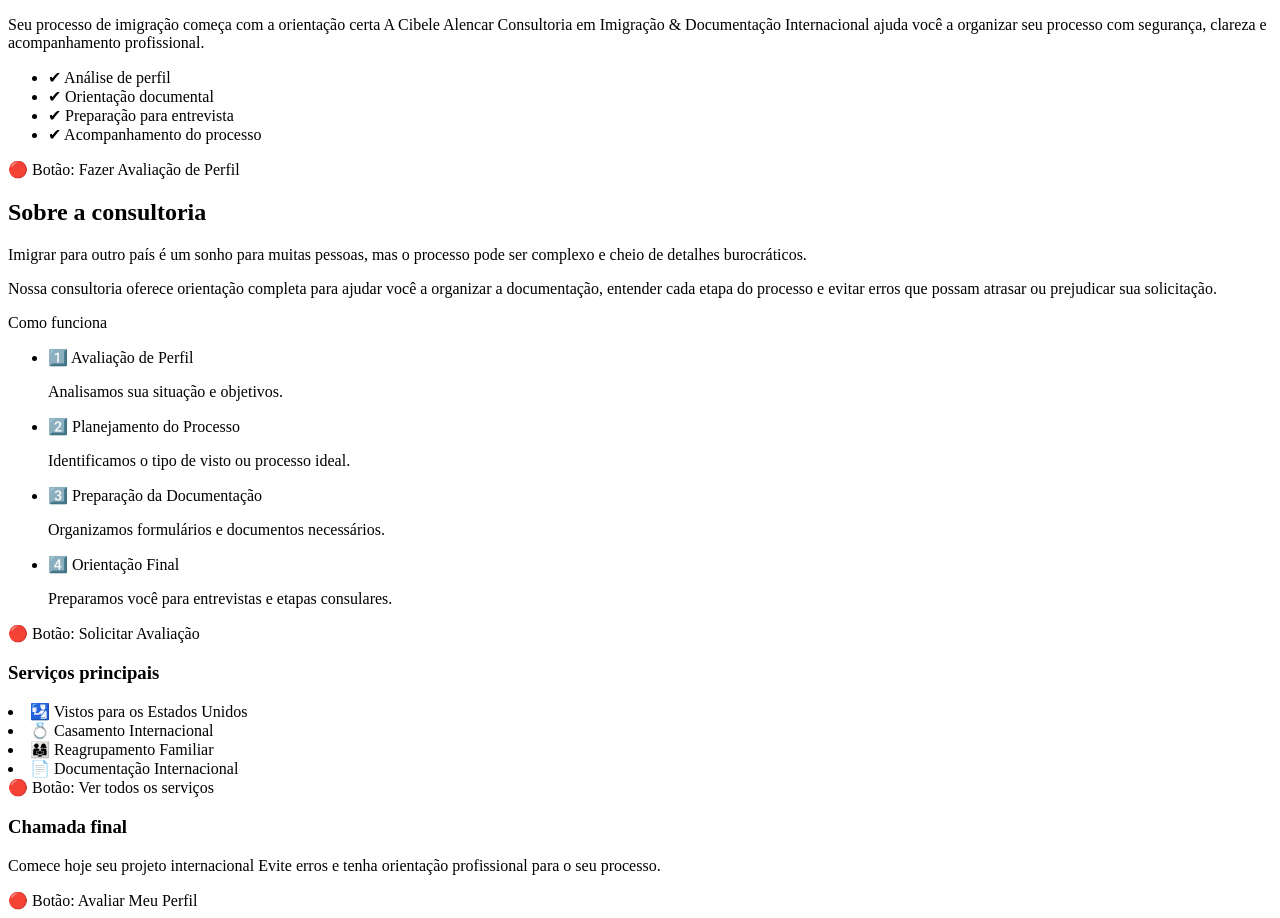
==== index.html @ 2e0c5538 "Iniciando projeto" ====
<!DOCTYPE html>
<html lang="pt-br">
    <head>
        <meta charset="UTF-8">
        <meta name="viewport" content="width=device-width, initial-scale=1.0">
        <title>Document</title>
    </head>
    <body>
        <header>

        </header>
        <main>
           
            <p>
                Seu processo de imigração começa com a orientação certa
                A Cibele Alencar Consultoria em Imigração & Documentação Internacional ajuda você a organizar seu processo com segurança, clareza e acompanhamento profissional.
            </p>

            <ul>
                <li>✔ Análise de perfil</li>
                <li>✔ Orientação documental</li>
                <li>✔ Preparação para entrevista</li>
                <li>✔ Acompanhamento do processo</li>
            </ul>

            <span>🔴 Botão: Fazer Avaliação de Perfil</span>

            <h2>Sobre a consultoria</h2>

            <p>
                Imigrar para outro país é um sonho para muitas pessoas, mas o processo pode ser complexo e cheio de detalhes burocráticos.
            </p>

            <p>
                Nossa consultoria oferece orientação completa para ajudar você a organizar a documentação, entender cada etapa do processo e evitar erros que possam atrasar ou prejudicar sua solicitação.
            </p>

            <div>
                Como funciona
                <ul>
                    <li>1️⃣ Avaliação de Perfil</li>
                    <p>Analisamos sua situação e objetivos.</p>
                    <li>2️⃣ Planejamento do Processo</li>
                    <p>Identificamos o tipo de visto ou processo ideal.</p>
                    <li>3️⃣ Preparação da Documentação</li>
                    <p>Organizamos formulários e documentos necessários.</p>
                    <li>4️⃣ Orientação Final</li>
                    <p>Preparamos você para entrevistas e etapas consulares.</p>
                </ul>
            </div>

            <span>🔴 Botão: Solicitar Avaliação</span>

            <div>
                <h3>Serviços principais</h3>
                <lu>
                    <li>🛂 Vistos para os Estados Unidos</li>
                    <li>💍 Casamento Internacional</li>
                    <li>👨‍👩‍👧 Reagrupamento Familiar</li>
                    <li>📄 Documentação Internacional</li>
                </lu>
            </div>
            
            <span>🔴 Botão: Ver todos os serviços</span>
           
            <h3>Chamada final</h3>
           
            <p>
                Comece hoje seu projeto internacional
                Evite erros e tenha orientação profissional para o seu processo.
            </p>
           
            <span>🔴 Botão: Avaliar Meu Perfil</span>

        </main>

        <footer>

        </footer>
    </body>
</html>
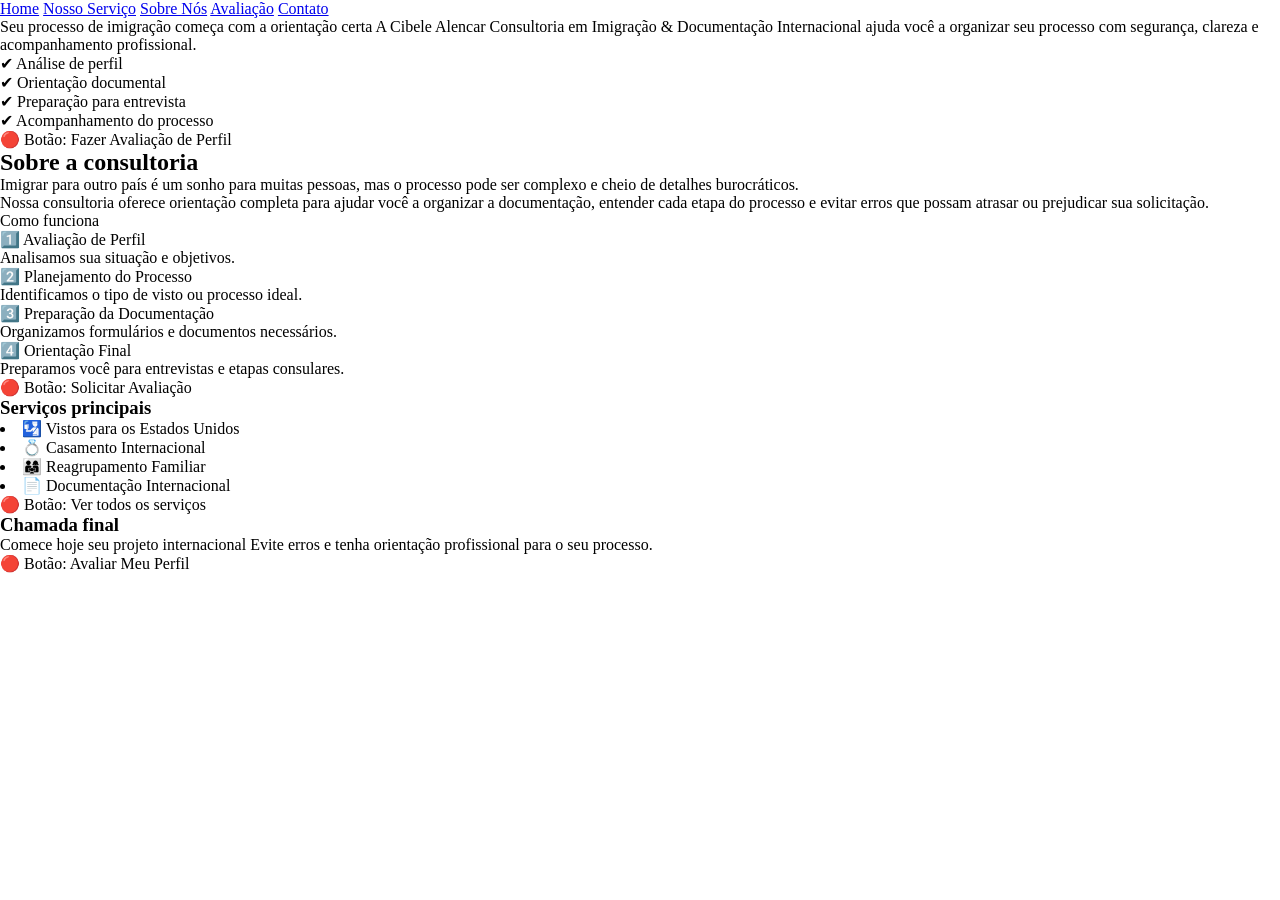
==== commit 842c6e1d: "Criando style.css" ====
--- a/index.html
+++ b/index.html
@@ -3,10 +3,18 @@
     <head>
         <meta charset="UTF-8">
         <meta name="viewport" content="width=device-width, initial-scale=1.0">
+        <link rel="stylesheet" href="style.css">
         <title>Document</title>
     </head>
     <body>
         <header>
+            <nav>
+                <a href="index.html">Home</a>
+                <a href="servico.html">Nosso Serviço</a>
+                <a href="sobre.html">Sobre Nós</a>
+                <a href="avaliacao.html">Avaliação</a>
+                <a href="contato..html">Contato</a>
+            </nav>
 
         </header>
         <main>
--- a/style.css
+++ b/style.css
@@ -0,0 +1,10 @@
+@charset "UTF-8";
+
+* {
+    margin: 0;
+    padding: 0;
+}
+
+:root {
+    
+}
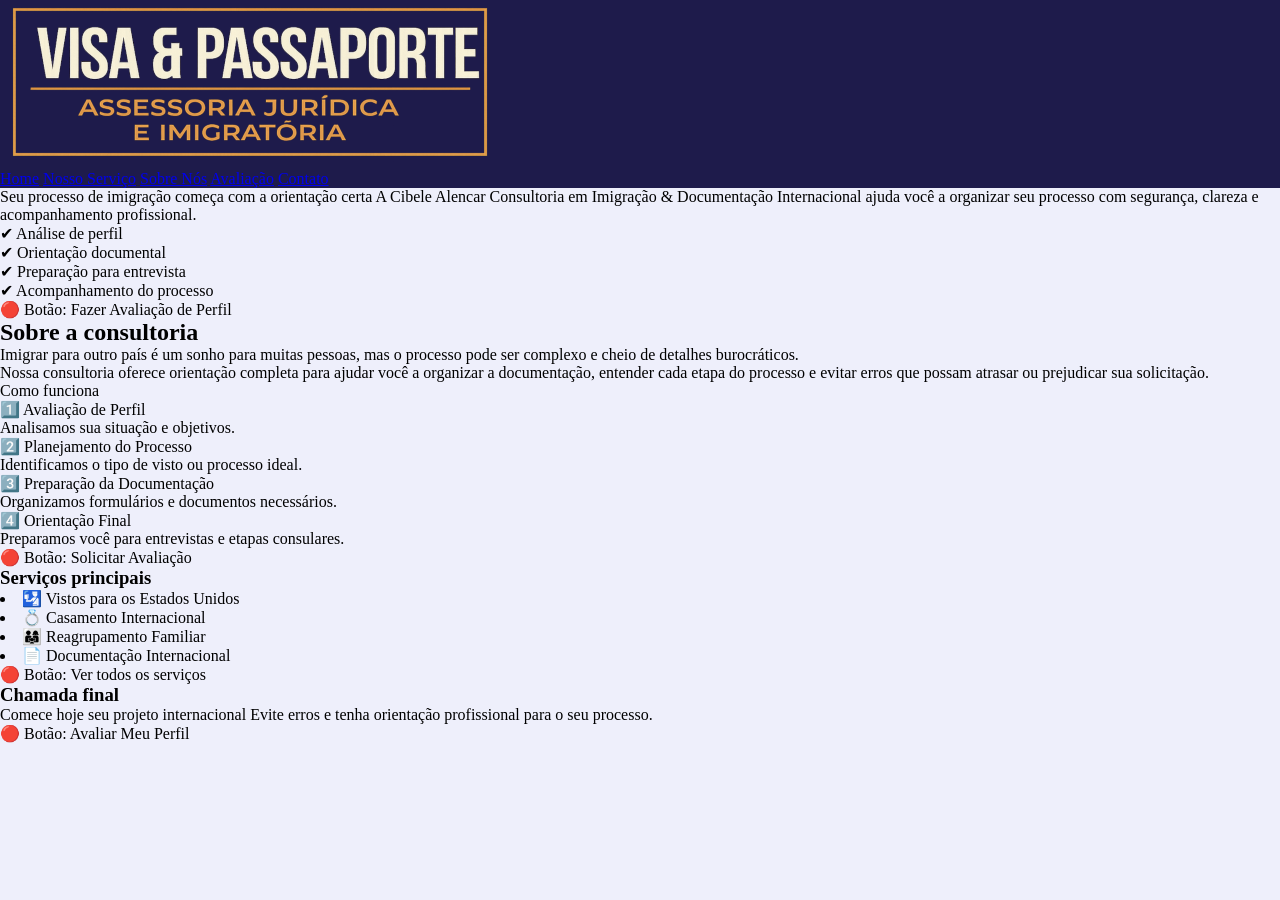
==== commit d9f7c653: "Criando configurações" ====
--- a/index.html
+++ b/index.html
@@ -8,6 +8,7 @@
     </head>
     <body>
         <header>
+            <img src="image/logotipo.png" alt="logotipo da empresa">
             <nav>
                 <a href="index.html">Home</a>
                 <a href="servico.html">Nosso Serviço</a>
--- a/style.css
+++ b/style.css
@@ -5,6 +5,29 @@
     padding: 0;
 }
 
+@font-face {
+    font-family: 'titulo';
+    src: url('/fonts/poppins.bold.ttf') format(truetype);
+}
+
+@font-face {
+    font-family: 'texto';
+    src: url('/fonts/open-sans.regular.ttf') format(truetype);
+}
+
 :root {
-    
-}+    --cor0: #EEEFFB;
+    --cor1: #C7D2FE;
+    --cor2: #6366F1;
+    --cor3: #3730A3;
+    --cor4: #1E1B4B;
+}
+
+body {
+    background: var(--cor0);
+}
+
+
+header {
+    background-color: var(--cor4);
+}
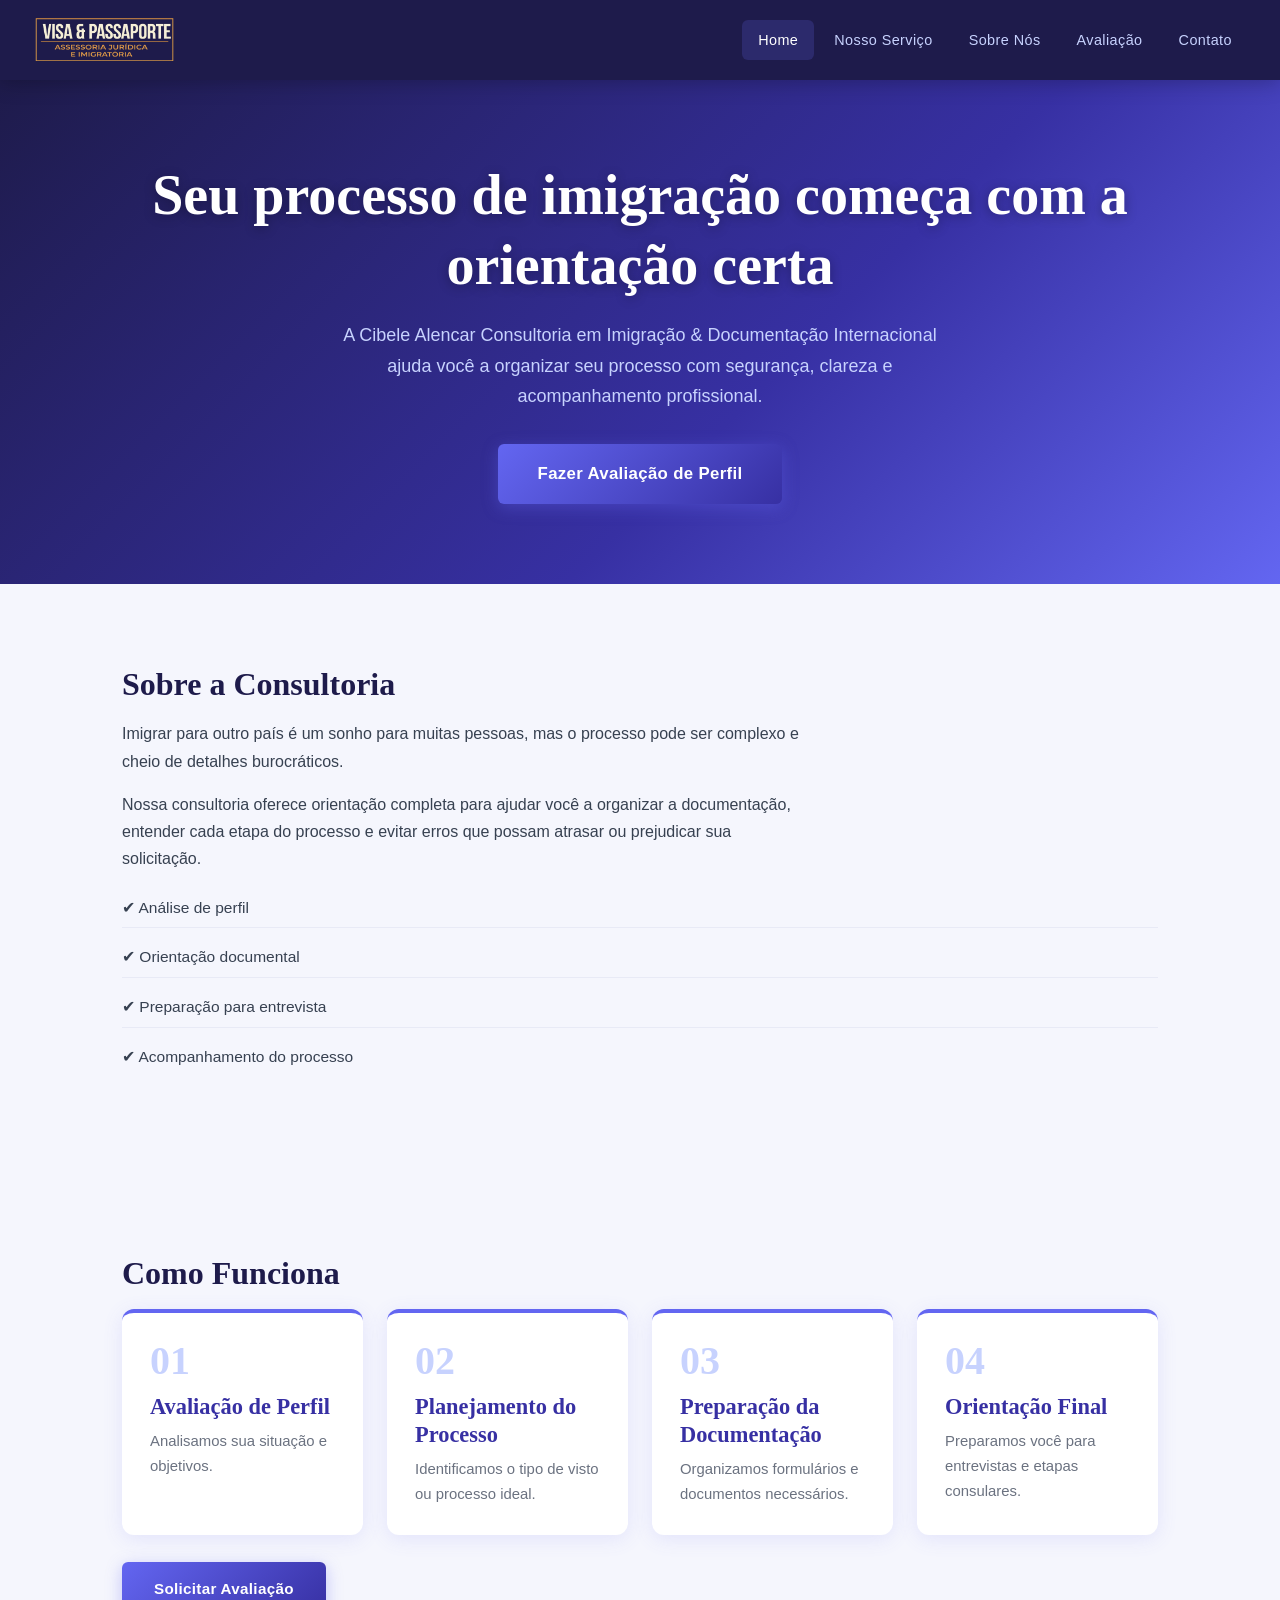
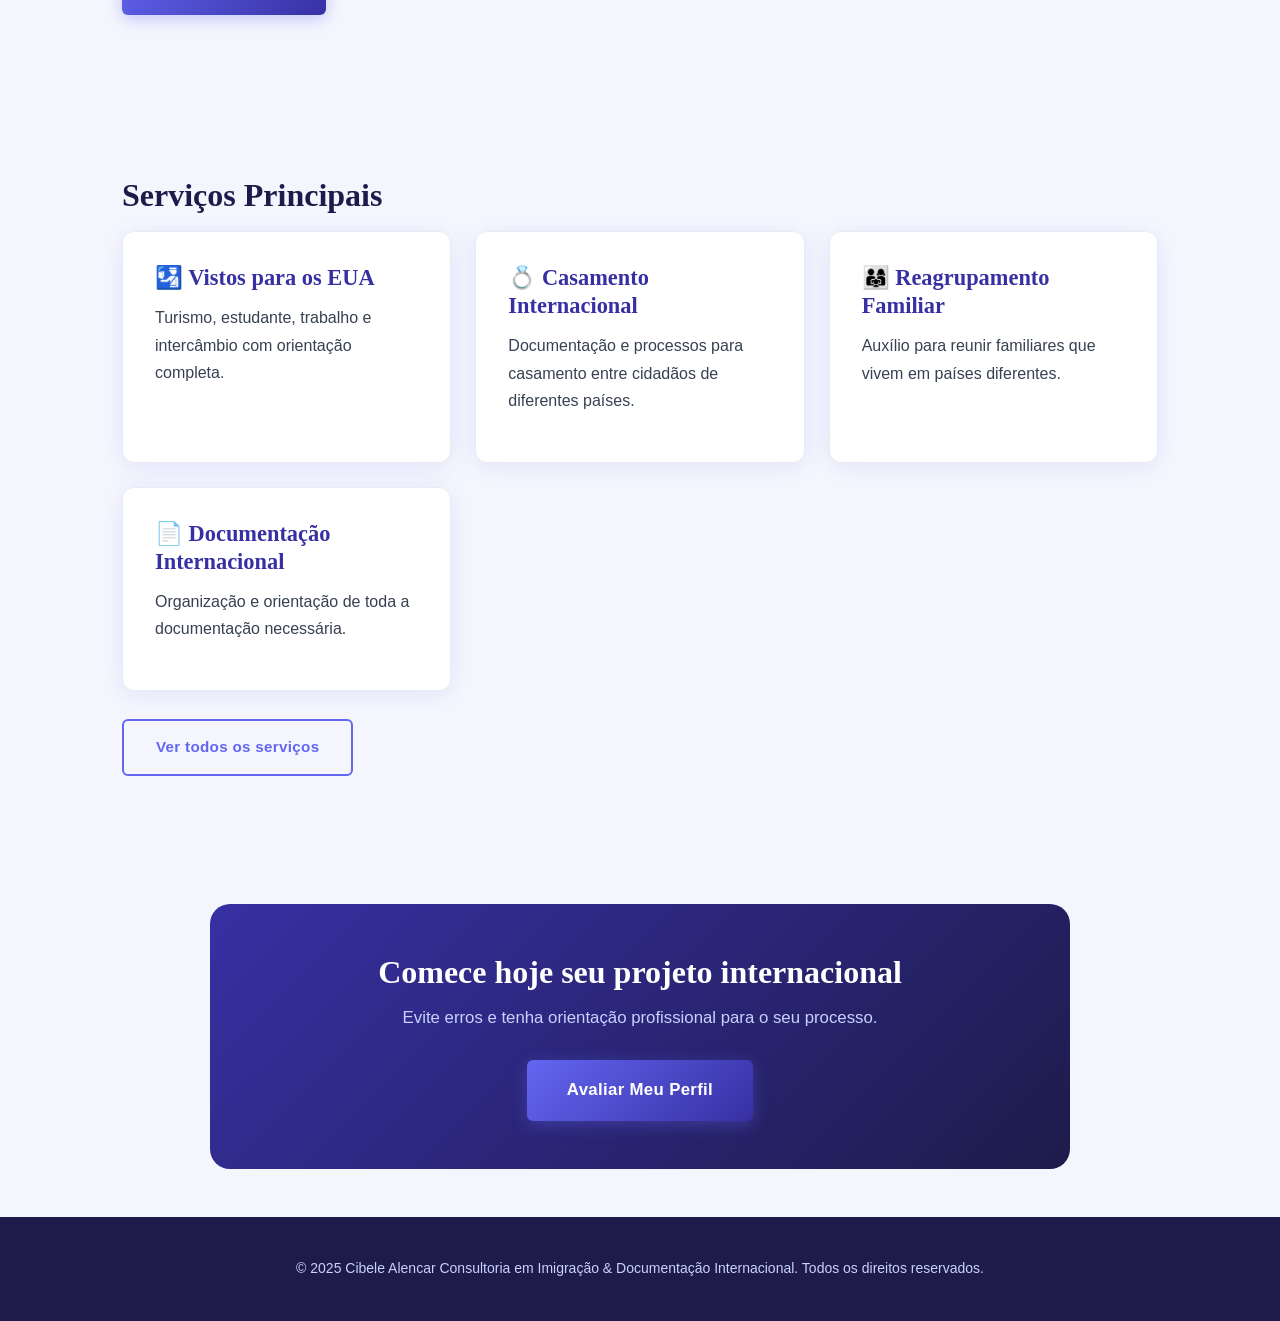
==== commit 4c8f0879: "alterações nos arquivos" ====
--- a/index.html
+++ b/index.html
@@ -1,90 +1,105 @@
 <!DOCTYPE html>
 <html lang="pt-br">
-    <head>
-        <meta charset="UTF-8">
-        <meta name="viewport" content="width=device-width, initial-scale=1.0">
-        <link rel="stylesheet" href="style.css">
-        <title>Document</title>
-    </head>
-    <body>
-        <header>
-            <img src="image/logotipo.png" alt="logotipo da empresa">
-            <nav>
-                <a href="index.html">Home</a>
-                <a href="servico.html">Nosso Serviço</a>
-                <a href="sobre.html">Sobre Nós</a>
-                <a href="avaliacao.html">Avaliação</a>
-                <a href="contato..html">Contato</a>
-            </nav>
+<head>
+    <meta charset="UTF-8">
+    <meta name="viewport" content="width=device-width, initial-scale=1.0">
+    <link rel="stylesheet" href="style.css">
+    <title>Cibele Alencar – Consultoria em Imigração</title>
+</head>
+<body>
+    <header>
+        <img src="image/logotipo.png" alt="Logotipo Cibele Alencar Consultoria">
+        <nav>
+            <a href="index.html" class="ativo">Home</a>
+            <a href="servico.html">Nosso Serviço</a>
+            <a href="sobre.html">Sobre Nós</a>
+            <a href="avaliacao.html">Avaliação</a>
+            <a href="contato.html">Contato</a>
+        </nav>
+    </header>
 
-        </header>
-        <main>
-           
-            <p>
-                Seu processo de imigração começa com a orientação certa
-                A Cibele Alencar Consultoria em Imigração & Documentação Internacional ajuda você a organizar seu processo com segurança, clareza e acompanhamento profissional.
-            </p>
+    <main>
+        <div class="hero">
+            <h1>Seu processo de imigração começa com a orientação certa</h1>
+            <p>A Cibele Alencar Consultoria em Imigração & Documentação Internacional ajuda você a organizar seu processo com segurança, clareza e acompanhamento profissional.</p>
+            <a href="avaliacao.html" class="btn btn-primario btn-grande">Fazer Avaliação de Perfil</a>
+        </div>
 
-            <ul>
+        <section>
+            <h2>Sobre a Consultoria</h2>
+            <p>Imigrar para outro país é um sonho para muitas pessoas, mas o processo pode ser complexo e cheio de detalhes burocráticos.</p>
+            <p>Nossa consultoria oferece orientação completa para ajudar você a organizar a documentação, entender cada etapa do processo e evitar erros que possam atrasar ou prejudicar sua solicitação.</p>
+
+            <ul class="lista-check">
                 <li>✔ Análise de perfil</li>
                 <li>✔ Orientação documental</li>
                 <li>✔ Preparação para entrevista</li>
                 <li>✔ Acompanhamento do processo</li>
             </ul>
+        </section>
 
-            <span>🔴 Botão: Fazer Avaliação de Perfil</span>
+        <section>
+            <h2>Como Funciona</h2>
+            <div class="passos">
+                <div class="passo">
+                    <div class="passo-numero">01</div>
+                    <h3>Avaliação de Perfil</h3>
+                    <p>Analisamos sua situação e objetivos.</p>
+                </div>
+                <div class="passo">
+                    <div class="passo-numero">02</div>
+                    <h3>Planejamento do Processo</h3>
+                    <p>Identificamos o tipo de visto ou processo ideal.</p>
+                </div>
+                <div class="passo">
+                    <div class="passo-numero">03</div>
+                    <h3>Preparação da Documentação</h3>
+                    <p>Organizamos formulários e documentos necessários.</p>
+                </div>
+                <div class="passo">
+                    <div class="passo-numero">04</div>
+                    <h3>Orientação Final</h3>
+                    <p>Preparamos você para entrevistas e etapas consulares.</p>
+                </div>
+            </div>
+            <br>
+            <a href="avaliacao.html" class="btn btn-primario">Solicitar Avaliação</a>
+        </section>
 
-            <h2>Sobre a consultoria</h2>
+        <section>
+            <h2>Serviços Principais</h2>
+            <div class="grid-cards">
+                <div class="card">
+                    <h3>🛂 Vistos para os EUA</h3>
+                    <p>Turismo, estudante, trabalho e intercâmbio com orientação completa.</p>
+                </div>
+                <div class="card">
+                    <h3>💍 Casamento Internacional</h3>
+                    <p>Documentação e processos para casamento entre cidadãos de diferentes países.</p>
+                </div>
+                <div class="card">
+                    <h3>👨‍👩‍👧 Reagrupamento Familiar</h3>
+                    <p>Auxílio para reunir familiares que vivem em países diferentes.</p>
+                </div>
+                <div class="card">
+                    <h3>📄 Documentação Internacional</h3>
+                    <p>Organização e orientação de toda a documentação necessária.</p>
+                </div>
+            </div>
+            <br>
+            <a href="servico.html" class="btn btn-secundario">Ver todos os serviços</a>
+        </section>
 
-            <p>
-                Imigrar para outro país é um sonho para muitas pessoas, mas o processo pode ser complexo e cheio de detalhes burocráticos.
-            </p>
+        <div class="banner-cta">
+            <h2>Comece hoje seu projeto internacional</h2>
+            <p>Evite erros e tenha orientação profissional para o seu processo.</p>
+            <a href="avaliacao.html" class="btn btn-primario btn-grande">Avaliar Meu Perfil</a>
+        </div>
+    </main>
 
-            <p>
-                Nossa consultoria oferece orientação completa para ajudar você a organizar a documentação, entender cada etapa do processo e evitar erros que possam atrasar ou prejudicar sua solicitação.
-            </p>
-
-            <div>
-                Como funciona
-                <ul>
-                    <li>1️⃣ Avaliação de Perfil</li>
-                    <p>Analisamos sua situação e objetivos.</p>
-                    <li>2️⃣ Planejamento do Processo</li>
-                    <p>Identificamos o tipo de visto ou processo ideal.</p>
-                    <li>3️⃣ Preparação da Documentação</li>
-                    <p>Organizamos formulários e documentos necessários.</p>
-                    <li>4️⃣ Orientação Final</li>
-                    <p>Preparamos você para entrevistas e etapas consulares.</p>
-                </ul>
-            </div>
-
-            <span>🔴 Botão: Solicitar Avaliação</span>
-
-            <div>
-                <h3>Serviços principais</h3>
-                <lu>
-                    <li>🛂 Vistos para os Estados Unidos</li>
-                    <li>💍 Casamento Internacional</li>
-                    <li>👨‍👩‍👧 Reagrupamento Familiar</li>
-                    <li>📄 Documentação Internacional</li>
-                </lu>
-            </div>
-            
-            <span>🔴 Botão: Ver todos os serviços</span>
-           
-            <h3>Chamada final</h3>
-           
-            <p>
-                Comece hoje seu projeto internacional
-                Evite erros e tenha orientação profissional para o seu processo.
-            </p>
-           
-            <span>🔴 Botão: Avaliar Meu Perfil</span>
-
-        </main>
-
-        <footer>
-
-        </footer>
-    </body>
-</html>+    <footer>
+        <p>© 2025 Cibele Alencar Consultoria em Imigração & Documentação Internacional. Todos os direitos reservados.</p>
+    </footer>
+  <script src="script.js"></script>
+</body>
+</html>
--- a/style.css
+++ b/style.css
@@ -1,33 +1,450 @@
 @charset "UTF-8";
 
-* {
+/* =============================================
+   RESET & BASE
+   ============================================= */
+*, *::before, *::after {
     margin: 0;
     padding: 0;
-}
-
-@font-face {
-    font-family: 'titulo';
-    src: url('/fonts/poppins.bold.ttf') format(truetype);
-}
-
-@font-face {
-    font-family: 'texto';
-    src: url('/fonts/open-sans.regular.ttf') format(truetype);
-}
-
+    box-sizing: border-box;
+}
+
+/* =============================================
+   FONTES (Google Fonts CDN)
+   ============================================= */
+@import url('https://fonts.googleapis.com/css2?family=Playfair+Display:wght@600;700&family=DM+Sans:ital,opsz,wght@0,9..40,300;0,9..40,400;0,9..40,500;0,9..40,600&display=swap');
+
+/* =============================================
+   VARIÁVEIS
+   ============================================= */
 :root {
-    --cor0: #EEEFFB;
+    --cor0: #F5F6FD;
     --cor1: #C7D2FE;
     --cor2: #6366F1;
     --cor3: #3730A3;
     --cor4: #1E1B4B;
-}
+
+    --branco: #FFFFFF;
+    --cinza-claro: #E8EAF6;
+    --cinza-texto: #6B7280;
+    --sombra: rgba(99, 102, 241, 0.12);
+
+    --fonte-titulo: 'Playfair Display', Georgia, serif;
+    --fonte-texto: 'DM Sans', sans-serif;
+
+    --gap-sm: 0.75rem;
+    --gap-md: 1.5rem;
+    --gap-lg: 3rem;
+    --gap-xl: 5rem;
+
+    --radius-sm: 6px;
+    --radius-md: 12px;
+    --radius-lg: 20px;
+
+    --transition: 0.3s ease;
+}
+
+/* =============================================
+   BASE
+   ============================================= */
+html { scroll-behavior: smooth; }
 
 body {
-    background: var(--cor0);
-}
-
-
+    background-color: var(--cor0);
+    font-family: var(--fonte-texto);
+    color: var(--cor4);
+    line-height: 1.7;
+    min-height: 100vh;
+    display: flex;
+    flex-direction: column;
+}
+
+main { flex: 1; }
+
+img { max-width: 100%; display: block; }
+
+a { text-decoration: none; color: inherit; }
+
+ul, ol { list-style: none; }
+
+/* =============================================
+   TIPOGRAFIA
+   ============================================= */
+h1, h2, h3, h4 {
+    font-family: var(--fonte-titulo);
+    line-height: 1.25;
+    color: var(--cor4);
+}
+
+h1 {
+    font-size: clamp(2rem, 5vw, 3.2rem);
+    font-weight: 700;
+    margin-bottom: var(--gap-md);
+}
+
+h2 {
+    font-size: clamp(1.4rem, 3vw, 2rem);
+    font-weight: 600;
+    margin-bottom: 1rem;
+}
+
+h3 {
+    font-size: clamp(1.1rem, 2vw, 1.4rem);
+    font-weight: 600;
+    margin-bottom: 0.75rem;
+}
+
+p {
+    font-size: 1rem;
+    color: #374151;
+    margin-bottom: 1rem;
+    max-width: 680px;
+}
+
+/* =============================================
+   HEADER / NAV
+   ============================================= */
 header {
     background-color: var(--cor4);
-}
+    padding: 1rem 2rem;
+    display: flex;
+    align-items: center;
+    justify-content: space-between;
+    position: sticky;
+    top: 0;
+    z-index: 100;
+    box-shadow: 0 2px 20px rgba(0,0,0,0.25);
+}
+
+header img { height: 48px; width: auto; }
+
+header nav {
+    display: flex;
+    gap: 0.25rem;
+    align-items: center;
+}
+
+header nav a {
+    color: var(--cor1);
+    font-family: var(--fonte-texto);
+    font-weight: 500;
+    font-size: 0.9rem;
+    letter-spacing: 0.03em;
+    padding: 0.5rem 1rem;
+    border-radius: var(--radius-sm);
+    transition: background var(--transition), color var(--transition);
+    position: relative;
+}
+
+header nav a:hover,
+header nav a.ativo {
+    background-color: rgba(99, 102, 241, 0.2);
+    color: var(--branco);
+}
+
+header nav a::after {
+    content: '';
+    position: absolute;
+    bottom: 4px;
+    left: 50%;
+    transform: translateX(-50%);
+    width: 0;
+    height: 2px;
+    background: var(--cor2);
+    border-radius: 2px;
+    transition: width var(--transition);
+}
+
+header nav a:hover::after { width: 60%; }
+
+/* =============================================
+   HERO
+   ============================================= */
+.hero {
+    background: linear-gradient(135deg, var(--cor4) 0%, var(--cor3) 60%, var(--cor2) 100%);
+    color: var(--branco);
+    padding: var(--gap-xl) 2rem;
+    text-align: center;
+    position: relative;
+    overflow: hidden;
+}
+
+.hero h1 {
+    color: var(--branco);
+    font-size: clamp(2.2rem, 5vw, 3.5rem);
+    margin-bottom: 1.25rem;
+    text-shadow: 0 2px 12px rgba(0,0,0,0.3);
+}
+
+.hero p {
+    color: var(--cor1);
+    font-size: 1.125rem;
+    max-width: 600px;
+    margin: 0 auto 2rem;
+}
+
+/* =============================================
+   CONTAINER E SEÇÕES
+   ============================================= */
+.container {
+    max-width: 1100px;
+    margin: 0 auto;
+    padding: 0 2rem;
+}
+
+section, .secao {
+    padding: var(--gap-xl) 2rem;
+    max-width: 1100px;
+    margin: 0 auto;
+}
+
+/* =============================================
+   CARDS
+   ============================================= */
+.card {
+    background: var(--branco);
+    border-radius: var(--radius-md);
+    padding: 2rem;
+    box-shadow: 0 4px 24px var(--sombra);
+    border: 1px solid var(--cinza-claro);
+    transition: transform var(--transition), box-shadow var(--transition);
+}
+
+.card:hover {
+    transform: translateY(-4px);
+    box-shadow: 0 12px 40px var(--sombra);
+}
+
+.card h2, .card h3 { color: var(--cor3); }
+
+.grid-cards {
+    display: grid;
+    grid-template-columns: repeat(auto-fit, minmax(280px, 1fr));
+    gap: var(--gap-md);
+}
+
+/* =============================================
+   LISTAS ESTILIZADAS
+   ============================================= */
+.lista-check {
+    display: flex;
+    flex-direction: column;
+    gap: 0.6rem;
+    margin: 1rem 0;
+}
+
+.lista-check li {
+    display: flex;
+    align-items: flex-start;
+    gap: 0.6rem;
+    font-size: 0.97rem;
+    color: #374151;
+    padding: 0.4rem 0;
+    border-bottom: 1px solid var(--cinza-claro);
+}
+
+.lista-check li:last-child { border-bottom: none; }
+
+/* =============================================
+   BOTÕES
+   ============================================= */
+.btn {
+    display: inline-flex;
+    align-items: center;
+    gap: 0.5rem;
+    padding: 0.85rem 2rem;
+    border-radius: var(--radius-sm);
+    font-family: var(--fonte-texto);
+    font-weight: 600;
+    font-size: 0.95rem;
+    letter-spacing: 0.02em;
+    cursor: pointer;
+    border: none;
+    transition: all var(--transition);
+    text-decoration: none;
+}
+
+.btn-primario {
+    background: linear-gradient(135deg, var(--cor2), var(--cor3));
+    color: var(--branco);
+    box-shadow: 0 4px 16px rgba(99, 102, 241, 0.35);
+}
+
+.btn-primario:hover {
+    background: linear-gradient(135deg, var(--cor3), var(--cor4));
+    box-shadow: 0 8px 24px rgba(99, 102, 241, 0.45);
+    transform: translateY(-2px);
+}
+
+.btn-secundario {
+    background: transparent;
+    color: var(--cor2);
+    border: 2px solid var(--cor2);
+}
+
+.btn-secundario:hover {
+    background: var(--cor2);
+    color: var(--branco);
+    transform: translateY(-2px);
+}
+
+.btn-grande {
+    padding: 1rem 2.5rem;
+    font-size: 1.05rem;
+}
+
+/* =============================================
+   FORMULÁRIO
+   ============================================= */
+form {
+    display: flex;
+    flex-direction: column;
+    gap: 1.1rem;
+    max-width: 620px;
+}
+
+.campo-form {
+    display: flex;
+    flex-direction: column;
+    gap: 0.4rem;
+}
+
+.campo-form label {
+    font-weight: 500;
+    font-size: 0.9rem;
+    color: var(--cor4);
+    letter-spacing: 0.02em;
+}
+
+.campo-form input,
+.campo-form select,
+.campo-form textarea {
+    padding: 0.8rem 1rem;
+    border: 1.5px solid var(--cor1);
+    border-radius: var(--radius-sm);
+    font-family: var(--fonte-texto);
+    font-size: 0.97rem;
+    background: var(--branco);
+    color: var(--cor4);
+    transition: border-color var(--transition), box-shadow var(--transition);
+    outline: none;
+}
+
+.campo-form input:focus,
+.campo-form select:focus,
+.campo-form textarea:focus {
+    border-color: var(--cor2);
+    box-shadow: 0 0 0 3px rgba(99, 102, 241, 0.15);
+}
+
+.campo-form textarea {
+    resize: vertical;
+    min-height: 130px;
+}
+
+/* =============================================
+   PASSOS
+   ============================================= */
+.passos {
+    display: grid;
+    grid-template-columns: repeat(auto-fit, minmax(220px, 1fr));
+    gap: var(--gap-md);
+}
+
+.passo {
+    background: var(--branco);
+    border-radius: var(--radius-md);
+    padding: 1.75rem;
+    box-shadow: 0 4px 20px var(--sombra);
+    border-top: 4px solid var(--cor2);
+}
+
+.passo-numero {
+    font-family: var(--fonte-titulo);
+    font-size: 2.5rem;
+    font-weight: 700;
+    color: var(--cor1);
+    line-height: 1;
+    margin-bottom: 0.75rem;
+}
+
+.passo h3 { color: var(--cor3); margin-bottom: 0.5rem; }
+
+.passo p {
+    font-size: 0.93rem;
+    color: var(--cinza-texto);
+    margin: 0;
+    max-width: none;
+}
+
+/* =============================================
+   BANNER CTA
+   ============================================= */
+.banner-cta {
+    background: linear-gradient(135deg, var(--cor3), var(--cor4));
+    color: var(--branco);
+    padding: var(--gap-lg) 2rem;
+    text-align: center;
+    border-radius: var(--radius-lg);
+    margin: var(--gap-lg) auto;
+    max-width: 860px;
+}
+
+.banner-cta h2 { color: var(--branco); margin-bottom: 0.75rem; }
+
+.banner-cta p {
+    color: var(--cor1);
+    margin: 0 auto 1.75rem;
+    font-size: 1.05rem;
+}
+
+/* =============================================
+   FOOTER
+   ============================================= */
+footer {
+    background-color: var(--cor4);
+    color: var(--cor1);
+    padding: 2.5rem 2rem;
+    text-align: center;
+    font-size: 0.875rem;
+    margin-top: auto;
+}
+
+footer p {
+    color: var(--cor1);
+    max-width: none;
+    margin: 0;
+    font-size: 0.875rem;
+}
+
+footer a { color: var(--cor2); transition: color var(--transition); }
+footer a:hover { color: var(--branco); }
+
+/* =============================================
+   RESPONSIVIDADE
+   ============================================= */
+@media (max-width: 768px) {
+    header {
+        flex-direction: column;
+        gap: 1rem;
+        padding: 1rem;
+    }
+
+    header nav {
+        flex-wrap: wrap;
+        justify-content: center;
+    }
+
+    header nav a {
+        font-size: 0.82rem;
+        padding: 0.4rem 0.7rem;
+    }
+
+    section, .secao { padding: var(--gap-lg) 1.25rem; }
+    .grid-cards, .passos { grid-template-columns: 1fr; }
+    .hero { padding: 3rem 1.25rem; }
+}
+
+@media (max-width: 480px) {
+    .btn { width: 100%; justify-content: center; }
+}
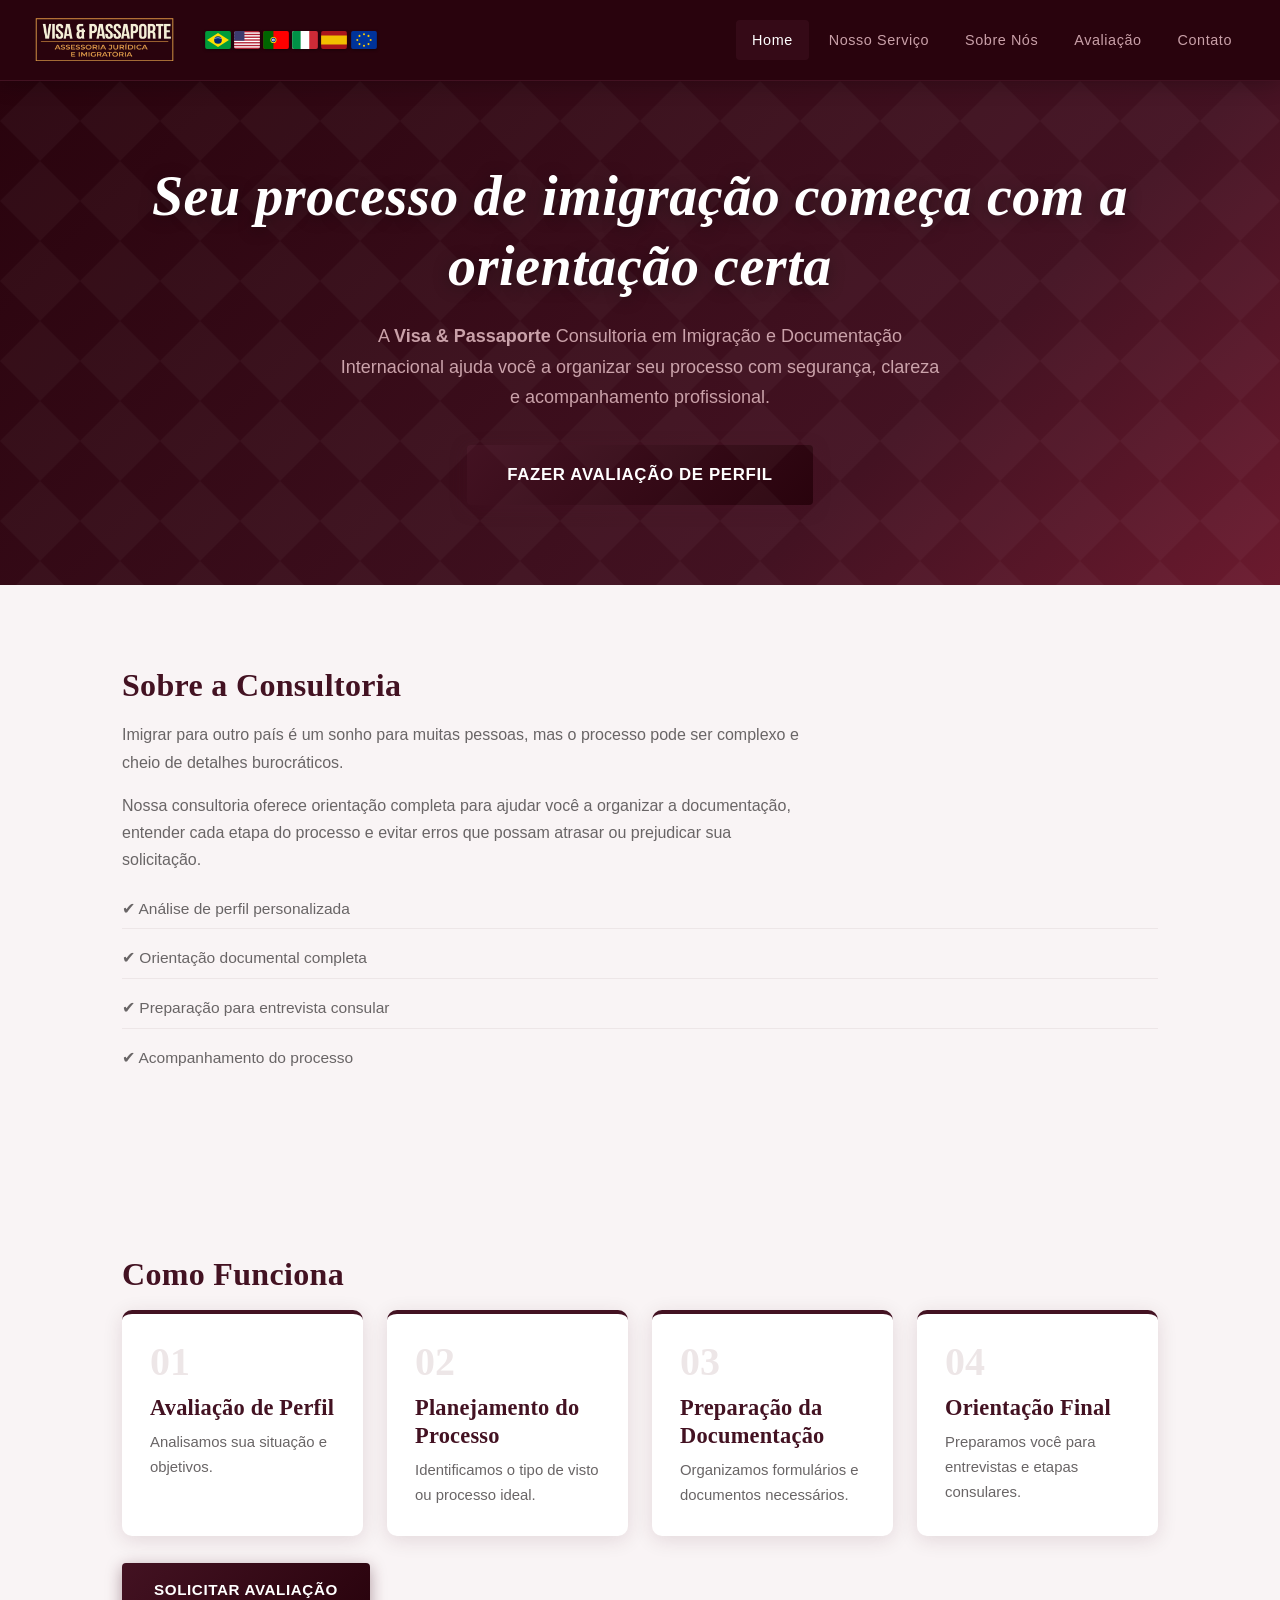
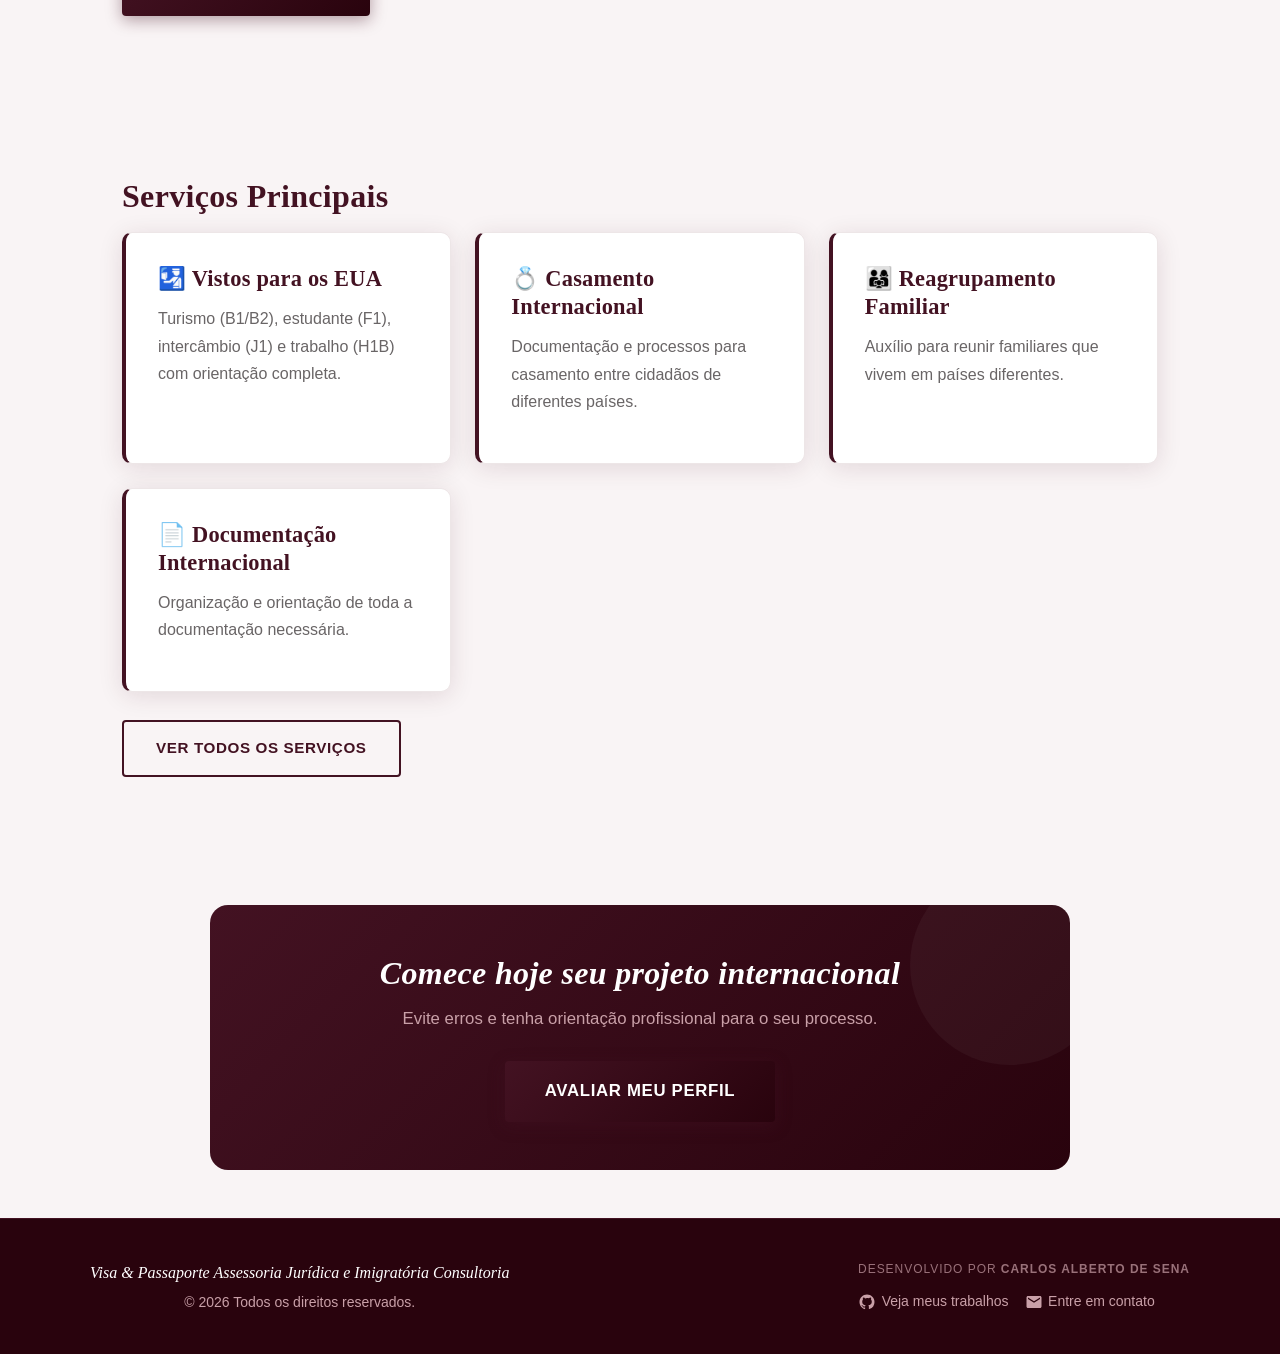
==== commit ed3b9873: "finalizando e corrigindo site" ====
--- a/index.html
+++ b/index.html
@@ -3,12 +3,106 @@
 <head>
     <meta charset="UTF-8">
     <meta name="viewport" content="width=device-width, initial-scale=1.0">
+    <meta name="description" content="Consultoria especializada em imigração e documentação internacional. Análise de perfil, vistos para EUA, Europa e mais. Orientação profissional e personalizada.">
+    <meta name="keywords" content="consultoria imigração, visto americano, visto eua, passaporte, documentação internacional, imigrar para eua, cidadania">
+    <meta name="author" content="Visa & Passaporte">
+    <meta name="robots" content="index, follow">
+    
+    <!-- Open Graph / Facebook -->
+    <meta property="og:type" content="website">
+    <meta property="og:url" content="https://www.visaepassaporte.com.br/">
+    <meta property="og:title" content="Visa & Passaporte – Consultoria em Imigração">
+    <meta property="og:description" content="Orientação completa para seu processo de imigração. Avaliação de perfil gratuita.">
+    <meta property="og:image" content="https://www.visaepassaporte.com.br/image/social-share.jpg">
+
+    <!-- Twitter -->
+    <meta property="twitter:card" content="summary_large_image">
+    <meta property="twitter:url" content="https://www.visaepassaporte.com.br/">
+    <meta property="twitter:title" content="Visa & Passaporte – Consultoria em Imigração">
+    <meta property="twitter:description" content="Orientação completa para seu processo de imigração. Avaliação de perfil gratuita.">
+    <meta property="twitter:image" content="https://www.visaepassaporte.com.br/image/social-share.jpg">
+
+    <!-- Favicon -->
+    <link rel="icon" type="image/png" sizes="32x32" href="/favicon-32x32.png">
+    <link rel="icon" type="image/png" sizes="16x16" href="/favicon-16x16.png">
+    <link rel="apple-touch-icon" href="/apple-touch-icon.png">
+    
     <link rel="stylesheet" href="style.css">
-    <title>Cibele Alencar – Consultoria em Imigração</title>
+    <title>Visa & Passaporte – Consultoria em Imigração e Documentação Internacional</title>
 </head>
 <body>
     <header>
-        <img src="image/logotipo.png" alt="Logotipo Cibele Alencar Consultoria">
+        <img src="image/logotipo.png" alt="Visa & Passaporte Consultoria em Imigração" width="180" height="48">
+        <div class="bandeiras">
+            <!-- Brasil -->
+            <span class="bandeira" title="Brasil">
+                <svg xmlns="http://www.w3.org/2000/svg" viewBox="0 0 20 14" aria-labelledby="brasil-title">
+                    <title id="brasil-title">Bandeira do Brasil</title>
+                    <rect width="20" height="14" fill="#009B3A"/>
+                    <polygon points="10,1.5 18.5,7 10,12.5 1.5,7" fill="#FEDF00"/>
+                    <circle cx="10" cy="7" r="3" fill="#002776"/>
+                    <path d="M7.2,5.8 Q10,4.5 12.8,5.8" stroke="#CBE4F2" stroke-width="0.5" fill="none"/>
+                </svg>
+            </span>
+            <!-- EUA -->
+            <span class="bandeira" title="Estados Unidos">
+                <svg xmlns="http://www.w3.org/2000/svg" viewBox="0 0 20 14" aria-labelledby="eua-title">
+                    <title id="eua-title">Bandeira dos Estados Unidos</title>
+                    <rect width="20" height="14" fill="#B22234"/>
+                    <rect y="1.08" width="20" height="1.08" fill="#fff"/>
+                    <rect y="3.23" width="20" height="1.08" fill="#fff"/>
+                    <rect y="5.38" width="20" height="1.08" fill="#fff"/>
+                    <rect y="7.54" width="20" height="1.08" fill="#fff"/>
+                    <rect y="9.69" width="20" height="1.08" fill="#fff"/>
+                    <rect y="11.85" width="20" height="1.08" fill="#fff"/>
+                    <rect width="8" height="7.54" fill="#3C3B6E"/>
+                </svg>
+            </span>
+            <!-- Portugal -->
+            <span class="bandeira" title="Portugal">
+                <svg xmlns="http://www.w3.org/2000/svg" viewBox="0 0 20 14" aria-labelledby="portugal-title">
+                    <title id="portugal-title">Bandeira de Portugal</title>
+                    <rect width="20" height="14" fill="#FF0000"/>
+                    <rect width="8" height="14" fill="#006600"/>
+                    <circle cx="8" cy="7" r="2.4" fill="#FFD700"/>
+                    <circle cx="8" cy="7" r="1.8" fill="#003399"/>
+                    <circle cx="8" cy="7" r="1" fill="#fff"/>
+                    <circle cx="8" cy="7" r="0.4" fill="#003399"/>
+                </svg>
+            </span>
+            <!-- Itália -->
+            <span class="bandeira" title="Itália">
+                <svg xmlns="http://www.w3.org/2000/svg" viewBox="0 0 20 14" aria-labelledby="italia-title">
+                    <title id="italia-title">Bandeira da Itália</title>
+                    <rect width="20" height="14" fill="#CE2B37"/>
+                    <rect width="13.3" height="14" fill="#fff"/>
+                    <rect width="6.6" height="14" fill="#009246"/>
+                </svg>
+            </span>
+            <!-- Espanha -->
+            <span class="bandeira" title="Espanha">
+                <svg xmlns="http://www.w3.org/2000/svg" viewBox="0 0 20 14" aria-labelledby="espanha-title">
+                    <title id="espanha-title">Bandeira da Espanha</title>
+                    <rect width="20" height="14" fill="#AA151B"/>
+                    <rect y="3.5" width="20" height="7" fill="#F1BF00"/>
+                </svg>
+            </span>
+            <!-- União Europeia -->
+            <span class="bandeira" title="União Europeia">
+                <svg xmlns="http://www.w3.org/2000/svg" viewBox="0 0 20 14" aria-labelledby="ue-title">
+                    <title id="ue-title">Bandeira da União Europeia</title>
+                    <rect width="20" height="14" fill="#003399"/>
+                    <circle cx="10" cy="2.5" r="0.8" fill="#FFCC00"/>
+                    <circle cx="13.5" cy="3.8" r="0.8" fill="#FFCC00"/>
+                    <circle cx="15.2" cy="7" r="0.8" fill="#FFCC00"/>
+                    <circle cx="13.5" cy="10.2" r="0.8" fill="#FFCC00"/>
+                    <circle cx="10" cy="11.5" r="0.8" fill="#FFCC00"/>
+                    <circle cx="6.5" cy="10.2" r="0.8" fill="#FFCC00"/>
+                    <circle cx="4.8" cy="7" r="0.8" fill="#FFCC00"/>
+                    <circle cx="6.5" cy="3.8" r="0.8" fill="#FFCC00"/>
+                </svg>
+            </span>
+        </div>
         <nav>
             <a href="index.html" class="ativo">Home</a>
             <a href="servico.html">Nosso Serviço</a>
@@ -21,7 +115,7 @@
     <main>
         <div class="hero">
             <h1>Seu processo de imigração começa com a orientação certa</h1>
-            <p>A Cibele Alencar Consultoria em Imigração & Documentação Internacional ajuda você a organizar seu processo com segurança, clareza e acompanhamento profissional.</p>
+            <p>A <strong>Visa & Passaporte</strong> Consultoria em Imigração e Documentação Internacional ajuda você a organizar seu processo com segurança, clareza e acompanhamento profissional.</p>
             <a href="avaliacao.html" class="btn btn-primario btn-grande">Fazer Avaliação de Perfil</a>
         </div>
 
@@ -31,9 +125,9 @@
             <p>Nossa consultoria oferece orientação completa para ajudar você a organizar a documentação, entender cada etapa do processo e evitar erros que possam atrasar ou prejudicar sua solicitação.</p>
 
             <ul class="lista-check">
-                <li>✔ Análise de perfil</li>
-                <li>✔ Orientação documental</li>
-                <li>✔ Preparação para entrevista</li>
+                <li>✔ Análise de perfil personalizada</li>
+                <li>✔ Orientação documental completa</li>
+                <li>✔ Preparação para entrevista consular</li>
                 <li>✔ Acompanhamento do processo</li>
             </ul>
         </section>
@@ -71,7 +165,7 @@
             <div class="grid-cards">
                 <div class="card">
                     <h3>🛂 Vistos para os EUA</h3>
-                    <p>Turismo, estudante, trabalho e intercâmbio com orientação completa.</p>
+                    <p>Turismo (B1/B2), estudante (F1), intercâmbio (J1) e trabalho (H1B) com orientação completa.</p>
                 </div>
                 <div class="card">
                     <h3>💍 Casamento Internacional</h3>
@@ -98,8 +192,27 @@
     </main>
 
     <footer>
-        <p>© 2025 Cibele Alencar Consultoria em Imigração & Documentação Internacional. Todos os direitos reservados.</p>
+        <div class="footer-grid">
+            <div class="footer-col">
+                <p class="footer-marca">Visa & Passaporte Assessoria Jurídica e Imigratória Consultoria</p>
+                <p>© <span id="ano"></span> Todos os direitos reservados.</p>
+            </div>
+            <div class="footer-col">
+                <p class="footer-titulo">Desenvolvido por <strong>Carlos Alberto De Sena</strong></p>
+                <div class="footer-links">
+                    <a href="https://carlosasena.github.io/" target="_blank" rel="noopener noreferrer">
+                        <svg viewBox="0 0 24 24" fill="currentColor" width="18" height="18" aria-hidden="true"><path d="M12 2C6.48 2 2 6.48 2 12c0 4.42 2.87 8.17 6.84 9.49.5.09.68-.22.68-.48v-1.7c-2.78.6-3.37-1.34-3.37-1.34-.45-1.16-1.11-1.47-1.11-1.47-.91-.62.07-.61.07-.61 1 .07 1.53 1.03 1.53 1.03.89 1.52 2.34 1.08 2.91.83.09-.65.35-1.08.63-1.33-2.22-.25-4.56-1.11-4.56-4.94 0-1.09.39-1.98 1.03-2.68-.1-.25-.45-1.27.1-2.64 0 0 .84-.27 2.75 1.02A9.56 9.56 0 0 1 12 6.8c.85 0 1.71.11 2.51.33 1.91-1.29 2.75-1.02 2.75-1.02.55 1.37.2 2.39.1 2.64.64.7 1.03 1.59 1.03 2.68 0 3.84-2.34 4.68-4.57 4.93.36.31.68.92.68 1.85v2.74c0 .27.18.58.69.48A10.01 10.01 0 0 0 22 12c0-5.52-4.48-10-10-10z"/></svg>
+                        Veja meus trabalhos
+                    </a>
+                    <a href="mailto:carlossenatech@gmail.com">
+                        <svg viewBox="0 0 24 24" fill="currentColor" width="18" height="18" aria-hidden="true"><path d="M20 4H4c-1.1 0-2 .9-2 2v12c0 1.1.9 2 2 2h16c1.1 0 2-.9 2-2V6c0-1.1-.9-2-2-2zm0 4-8 5-8-5V6l8 5 8-5v2z"/></svg>
+                        Entre em contato
+                    </a>
+                </div>
+            </div>
+        </div>
     </footer>
-  <script src="script.js"></script>
+    
+    <script src="script.js"></script>
 </body>
-</html>
+</html>
--- a/style.css
+++ b/style.css
@@ -1,35 +1,27 @@
 @charset "UTF-8";
 
-/* =============================================
-   RESET & BASE
-   ============================================= */
 *, *::before, *::after {
     margin: 0;
     padding: 0;
     box-sizing: border-box;
 }
 
-/* =============================================
-   FONTES (Google Fonts CDN)
-   ============================================= */
-@import url('https://fonts.googleapis.com/css2?family=Playfair+Display:wght@600;700&family=DM+Sans:ital,opsz,wght@0,9..40,300;0,9..40,400;0,9..40,500;0,9..40,600&display=swap');
-
-/* =============================================
-   VARIÁVEIS
-   ============================================= */
+@import url('https://fonts.googleapis.com/css2?family=IM+Fell+English:ital@0;1&family=DM+Sans:wght@300;400;500;600&display=swap');
+
 :root {
-    --cor0: #F5F6FD;
-    --cor1: #C7D2FE;
-    --cor2: #6366F1;
-    --cor3: #3730A3;
-    --cor4: #1E1B4B;
+    /* Nova paleta */
+    --cor0: #F9F4F5;        /* fundo claro quase branco rosado */
+    --cor1: #C9A0A8;        /* rosa acinzentado claro */
+    --cor2: #431222;        /* vinho principal */
+    --cor3: #29030D;        /* vinho escuro */
+    --cor4: #696566;        /* cinza médio */
 
     --branco: #FFFFFF;
-    --cinza-claro: #E8EAF6;
-    --cinza-texto: #6B7280;
-    --sombra: rgba(99, 102, 241, 0.12);
-
-    --fonte-titulo: 'Playfair Display', Georgia, serif;
+    --cinza-claro: #EDE6E7;
+    --cinza-texto: #696566;
+    --sombra: rgba(67, 18, 34, 0.12);
+
+    --fonte-titulo: 'Times New Roman MT', 'Times New Roman', 'IM Fell English', Times, serif;
     --fonte-texto: 'DM Sans', sans-serif;
 
     --gap-sm: 0.75rem;
@@ -37,9 +29,9 @@
     --gap-lg: 3rem;
     --gap-xl: 5rem;
 
-    --radius-sm: 6px;
-    --radius-md: 12px;
-    --radius-lg: 20px;
+    --radius-sm: 4px;
+    --radius-md: 10px;
+    --radius-lg: 18px;
 
     --transition: 0.3s ease;
 }
@@ -52,7 +44,7 @@
 body {
     background-color: var(--cor0);
     font-family: var(--fonte-texto);
-    color: var(--cor4);
+    color: var(--cor3);
     line-height: 1.7;
     min-height: 100vh;
     display: flex;
@@ -60,11 +52,8 @@
 }
 
 main { flex: 1; }
-
 img { max-width: 100%; display: block; }
-
 a { text-decoration: none; color: inherit; }
-
 ul, ol { list-style: none; }
 
 /* =============================================
@@ -73,30 +62,29 @@
 h1, h2, h3, h4 {
     font-family: var(--fonte-titulo);
     line-height: 1.25;
-    color: var(--cor4);
+    color: var(--cor2);
+    font-weight: 700;
+    letter-spacing: 0.01em;
 }
 
 h1 {
     font-size: clamp(2rem, 5vw, 3.2rem);
-    font-weight: 700;
     margin-bottom: var(--gap-md);
 }
 
 h2 {
     font-size: clamp(1.4rem, 3vw, 2rem);
-    font-weight: 600;
     margin-bottom: 1rem;
 }
 
 h3 {
     font-size: clamp(1.1rem, 2vw, 1.4rem);
-    font-weight: 600;
     margin-bottom: 0.75rem;
 }
 
 p {
     font-size: 1rem;
-    color: #374151;
+    color: var(--cinza-texto);
     margin-bottom: 1rem;
     max-width: 680px;
 }
@@ -105,7 +93,7 @@
    HEADER / NAV
    ============================================= */
 header {
-    background-color: var(--cor4);
+    background-color: var(--cor3);
     padding: 1rem 2rem;
     display: flex;
     align-items: center;
@@ -113,7 +101,8 @@
     position: sticky;
     top: 0;
     z-index: 100;
-    box-shadow: 0 2px 20px rgba(0,0,0,0.25);
+    box-shadow: 0 2px 20px rgba(0,0,0,0.4);
+    border-bottom: 1px solid var(--cor2);
 }
 
 header img { height: 48px; width: auto; }
@@ -129,7 +118,7 @@
     font-family: var(--fonte-texto);
     font-weight: 500;
     font-size: 0.9rem;
-    letter-spacing: 0.03em;
+    letter-spacing: 0.04em;
     padding: 0.5rem 1rem;
     border-radius: var(--radius-sm);
     transition: background var(--transition), color var(--transition);
@@ -138,7 +127,7 @@
 
 header nav a:hover,
 header nav a.ativo {
-    background-color: rgba(99, 102, 241, 0.2);
+    background-color: rgba(67, 18, 34, 0.5);
     color: var(--branco);
 }
 
@@ -150,7 +139,7 @@
     transform: translateX(-50%);
     width: 0;
     height: 2px;
-    background: var(--cor2);
+    background: var(--cor1);
     border-radius: 2px;
     transition: width var(--transition);
 }
@@ -161,7 +150,7 @@
    HERO
    ============================================= */
 .hero {
-    background: linear-gradient(135deg, var(--cor4) 0%, var(--cor3) 60%, var(--cor2) 100%);
+    background: linear-gradient(135deg, var(--cor3) 0%, var(--cor2) 70%, #6B1A2E 100%);
     color: var(--branco);
     padding: var(--gap-xl) 2rem;
     text-align: center;
@@ -169,11 +158,20 @@
     overflow: hidden;
 }
 
+.hero::before {
+    content: '';
+    position: absolute;
+    inset: 0;
+    background: url("data:image/svg+xml,%3Csvg width='80' height='80' viewBox='0 0 80 80' xmlns='http://www.w3.org/2000/svg'%3E%3Cg fill='%23ffffff' fill-opacity='0.03'%3E%3Cpath d='M40 0L0 40L40 80L80 40Z'/%3E%3C/g%3E%3C/svg%3E");
+    pointer-events: none;
+}
+
 .hero h1 {
     color: var(--branco);
     font-size: clamp(2.2rem, 5vw, 3.5rem);
     margin-bottom: 1.25rem;
-    text-shadow: 0 2px 12px rgba(0,0,0,0.3);
+    text-shadow: 0 2px 16px rgba(0,0,0,0.4);
+    font-style: italic;
 }
 
 .hero p {
@@ -207,6 +205,7 @@
     padding: 2rem;
     box-shadow: 0 4px 24px var(--sombra);
     border: 1px solid var(--cinza-claro);
+    border-left: 4px solid var(--cor2);
     transition: transform var(--transition), box-shadow var(--transition);
 }
 
@@ -215,7 +214,7 @@
     box-shadow: 0 12px 40px var(--sombra);
 }
 
-.card h2, .card h3 { color: var(--cor3); }
+.card h2, .card h3 { color: var(--cor2); }
 
 .grid-cards {
     display: grid;
@@ -238,7 +237,7 @@
     align-items: flex-start;
     gap: 0.6rem;
     font-size: 0.97rem;
-    color: #374151;
+    color: var(--cinza-texto);
     padding: 0.4rem 0;
     border-bottom: 1px solid var(--cinza-claro);
 }
@@ -257,22 +256,23 @@
     font-family: var(--fonte-texto);
     font-weight: 600;
     font-size: 0.95rem;
-    letter-spacing: 0.02em;
+    letter-spacing: 0.04em;
     cursor: pointer;
     border: none;
     transition: all var(--transition);
     text-decoration: none;
+    text-transform: uppercase;
 }
 
 .btn-primario {
     background: linear-gradient(135deg, var(--cor2), var(--cor3));
     color: var(--branco);
-    box-shadow: 0 4px 16px rgba(99, 102, 241, 0.35);
+    box-shadow: 0 4px 16px rgba(67, 18, 34, 0.4);
 }
 
 .btn-primario:hover {
-    background: linear-gradient(135deg, var(--cor3), var(--cor4));
-    box-shadow: 0 8px 24px rgba(99, 102, 241, 0.45);
+    background: linear-gradient(135deg, var(--cor3), #000);
+    box-shadow: 0 8px 24px rgba(67, 18, 34, 0.55);
     transform: translateY(-2px);
 }
 
@@ -312,20 +312,22 @@
 .campo-form label {
     font-weight: 500;
     font-size: 0.9rem;
-    color: var(--cor4);
-    letter-spacing: 0.02em;
+    color: var(--cor3);
+    letter-spacing: 0.03em;
+    text-transform: uppercase;
+    font-size: 0.8rem;
 }
 
 .campo-form input,
 .campo-form select,
 .campo-form textarea {
     padding: 0.8rem 1rem;
-    border: 1.5px solid var(--cor1);
+    border: 1.5px solid var(--cinza-claro);
     border-radius: var(--radius-sm);
     font-family: var(--fonte-texto);
     font-size: 0.97rem;
     background: var(--branco);
-    color: var(--cor4);
+    color: var(--cor3);
     transition: border-color var(--transition), box-shadow var(--transition);
     outline: none;
 }
@@ -334,7 +336,7 @@
 .campo-form select:focus,
 .campo-form textarea:focus {
     border-color: var(--cor2);
-    box-shadow: 0 0 0 3px rgba(99, 102, 241, 0.15);
+    box-shadow: 0 0 0 3px rgba(67, 18, 34, 0.12);
 }
 
 .campo-form textarea {
@@ -363,12 +365,12 @@
     font-family: var(--fonte-titulo);
     font-size: 2.5rem;
     font-weight: 700;
-    color: var(--cor1);
+    color: var(--cinza-claro);
     line-height: 1;
     margin-bottom: 0.75rem;
 }
 
-.passo h3 { color: var(--cor3); margin-bottom: 0.5rem; }
+.passo h3 { color: var(--cor2); margin-bottom: 0.5rem; }
 
 .passo p {
     font-size: 0.93rem;
@@ -381,16 +383,28 @@
    BANNER CTA
    ============================================= */
 .banner-cta {
-    background: linear-gradient(135deg, var(--cor3), var(--cor4));
+    background: linear-gradient(135deg, var(--cor2), var(--cor3));
     color: var(--branco);
     padding: var(--gap-lg) 2rem;
     text-align: center;
     border-radius: var(--radius-lg);
     margin: var(--gap-lg) auto;
     max-width: 860px;
-}
-
-.banner-cta h2 { color: var(--branco); margin-bottom: 0.75rem; }
+    position: relative;
+    overflow: hidden;
+}
+
+.banner-cta::after {
+    content: '';
+    position: absolute;
+    top: -40px; right: -40px;
+    width: 200px; height: 200px;
+    border-radius: 50%;
+    background: rgba(255,255,255,0.04);
+    pointer-events: none;
+}
+
+.banner-cta h2 { color: var(--branco); margin-bottom: 0.75rem; font-style: italic; }
 
 .banner-cta p {
     color: var(--cor1);
@@ -402,12 +416,13 @@
    FOOTER
    ============================================= */
 footer {
-    background-color: var(--cor4);
+    background-color: var(--cor3);
     color: var(--cor1);
     padding: 2.5rem 2rem;
     text-align: center;
     font-size: 0.875rem;
     margin-top: auto;
+    border-top: 1px solid var(--cor2);
 }
 
 footer p {
@@ -417,8 +432,93 @@
     font-size: 0.875rem;
 }
 
-footer a { color: var(--cor2); transition: color var(--transition); }
+footer a { color: var(--cor1); transition: color var(--transition); }
 footer a:hover { color: var(--branco); }
+
+/* =============================================
+   FOOTER MELHORADO
+   ============================================= */
+.footer-grid {
+    display: flex;
+    justify-content: space-between;
+    align-items: center;
+    max-width: 1100px;
+    margin: 0 auto;
+    gap: 2rem;
+    flex-wrap: wrap;
+}
+
+.footer-col {
+    display: flex;
+    flex-direction: column;
+    gap: 0.3rem;
+}
+
+.footer-marca {
+    font-family: var(--fonte-titulo);
+    font-size: 1rem;
+    color: var(--branco);
+    font-style: italic;
+}
+
+.footer-titulo {
+    font-size: 0.75rem;
+    text-transform: uppercase;
+    letter-spacing: 0.08em;
+    color: var(--cor1);
+    opacity: 0.7;
+    margin-bottom: 0.1rem;
+}
+
+.footer-links {
+    display: flex;
+    gap: 1rem;
+    margin-top: 0.25rem;
+}
+
+.footer-links a {
+    display: flex;
+    align-items: center;
+    gap: 0.35rem;
+    color: var(--cor1);
+    font-size: 0.875rem;
+    font-weight: 500;
+    transition: color var(--transition), transform var(--transition);
+}
+
+.footer-links a:hover {
+    color: var(--branco);
+    transform: translateY(-2px);
+}
+
+@media (max-width: 600px) {
+    .footer-grid {
+        flex-direction: column;
+        text-align: center;
+        align-items: center;
+    }
+
+    .footer-links {
+        justify-content: center;
+    }
+}
+
+.aviso-form {
+    display: none;
+    align-items: flex-start;
+    gap: 1rem;
+    padding: 1.25rem 1.5rem;
+    border-radius: 10px;
+    max-width: 620px;
+    margin-bottom: 2rem;
+    font-size: 0.97rem;
+}
+.aviso-sucesso { background: #ECFDF5; border: 1.5px solid #10B981; }
+.aviso-sucesso span { font-size: 1.8rem; }
+.aviso-sucesso strong { color: #065F46; display: block; margin-bottom: 0.2rem; }
+.aviso-erro { background: #FEF2F2; border: 1.5px solid #EF4444; }
+.aviso-erro span { font-size: 1.8rem; }
+.aviso-erro strong { color: #991B1B; display: block; margin-bottom: 0.2rem; }
 
 /* =============================================
    RESPONSIVIDADE
@@ -448,3 +548,54 @@
 @media (max-width: 480px) {
     .btn { width: 100%; justify-content: center; }
 }
+
+/* =============================================
+   BANDEIRAS NO HEADER
+   ============================================= */
+.bandeiras {
+    display: flex;
+    align-items: center;
+    gap: 0.2rem;
+    margin-left: 0.75rem;
+}
+
+.bandeira {
+    display: inline-flex;
+    align-items: center;
+    cursor: default;
+    position: relative;
+    transition: transform var(--transition), filter var(--transition);
+}
+
+.bandeira svg {
+    width: 26px;
+    height: 18px;
+    border-radius: 2px;
+    box-shadow: 0 1px 3px rgba(0,0,0,0.45);
+    display: block;
+}
+
+.bandeira:hover {
+    transform: translateY(-2px) scale(1.2);
+    filter: brightness(1.1);
+}
+
+header .bandeiras + nav,
+header nav {
+    margin-left: auto;
+}
+
+header {
+    gap: 1rem;
+}
+
+@media (max-width: 768px) {
+    .bandeiras {
+        gap: 0.15rem;
+    }
+
+    .bandeira svg {
+        width: 22px;
+        height: 15px;
+    }
+}
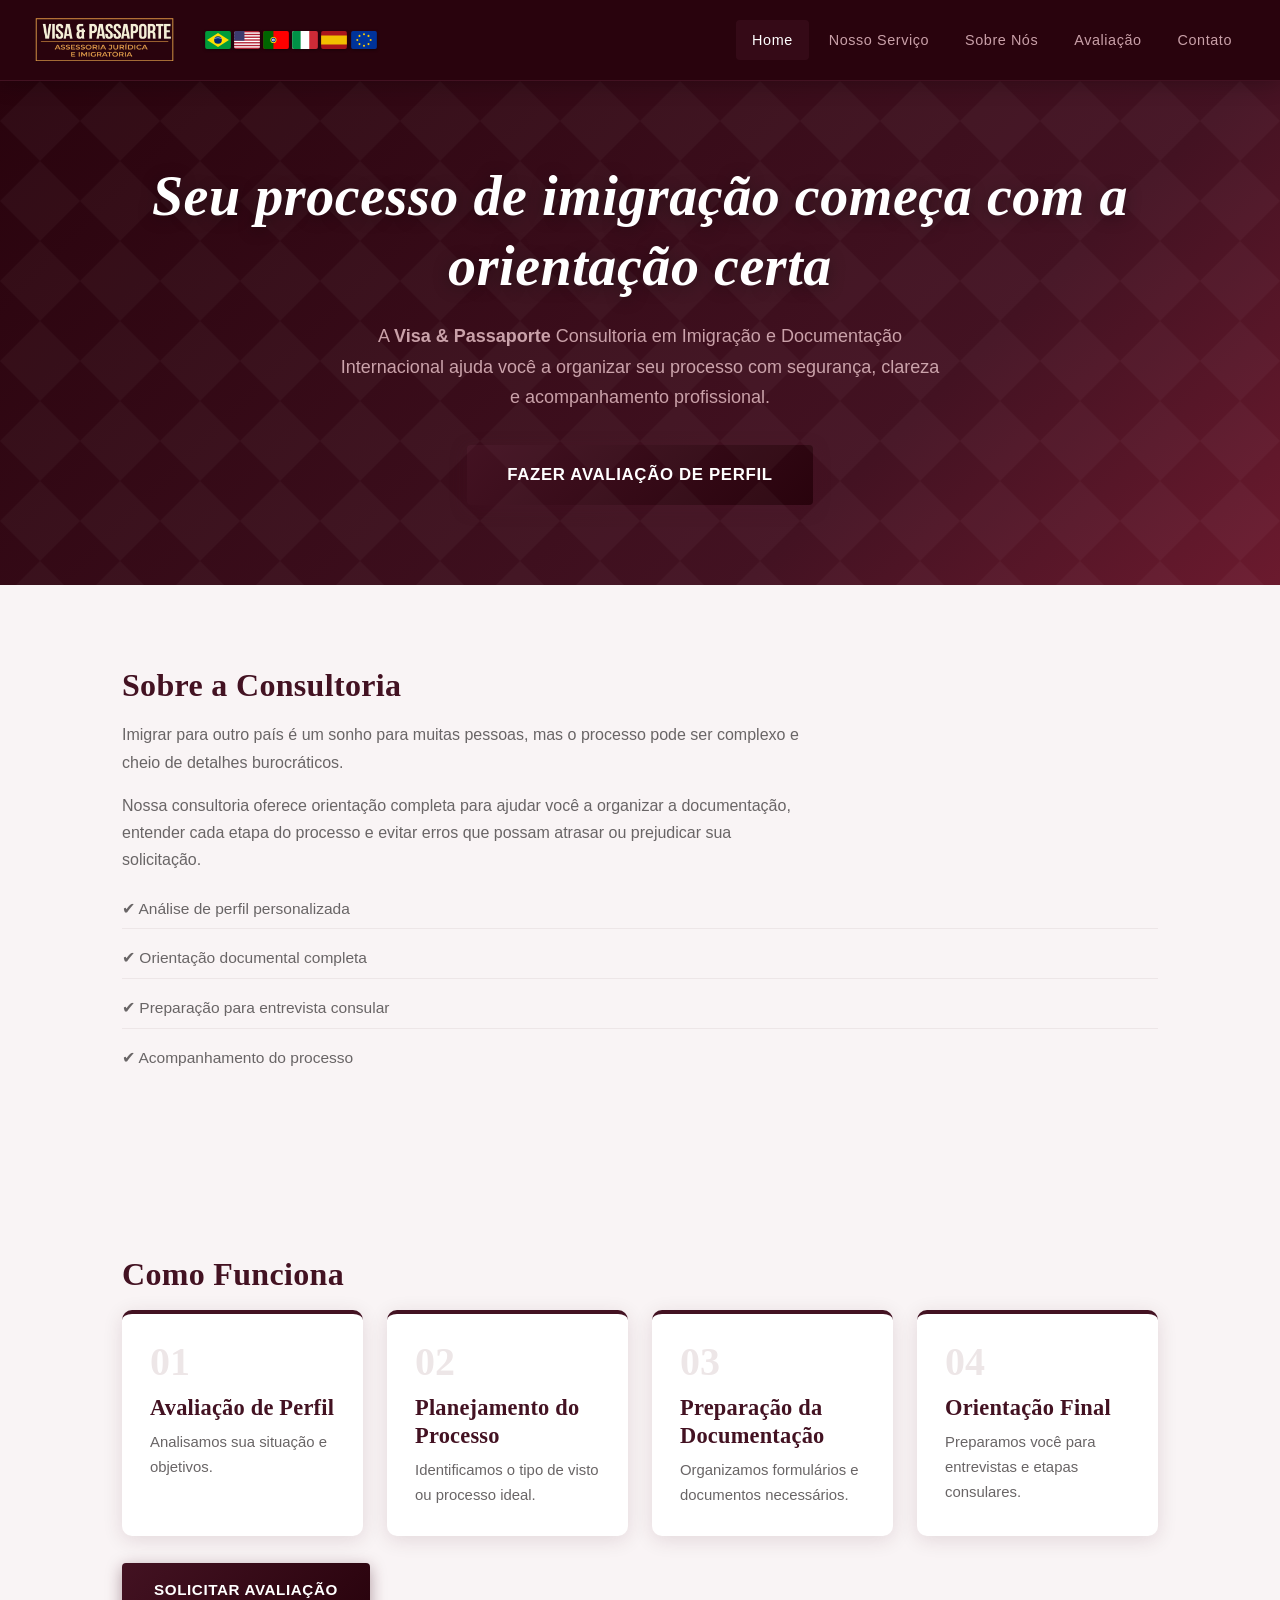
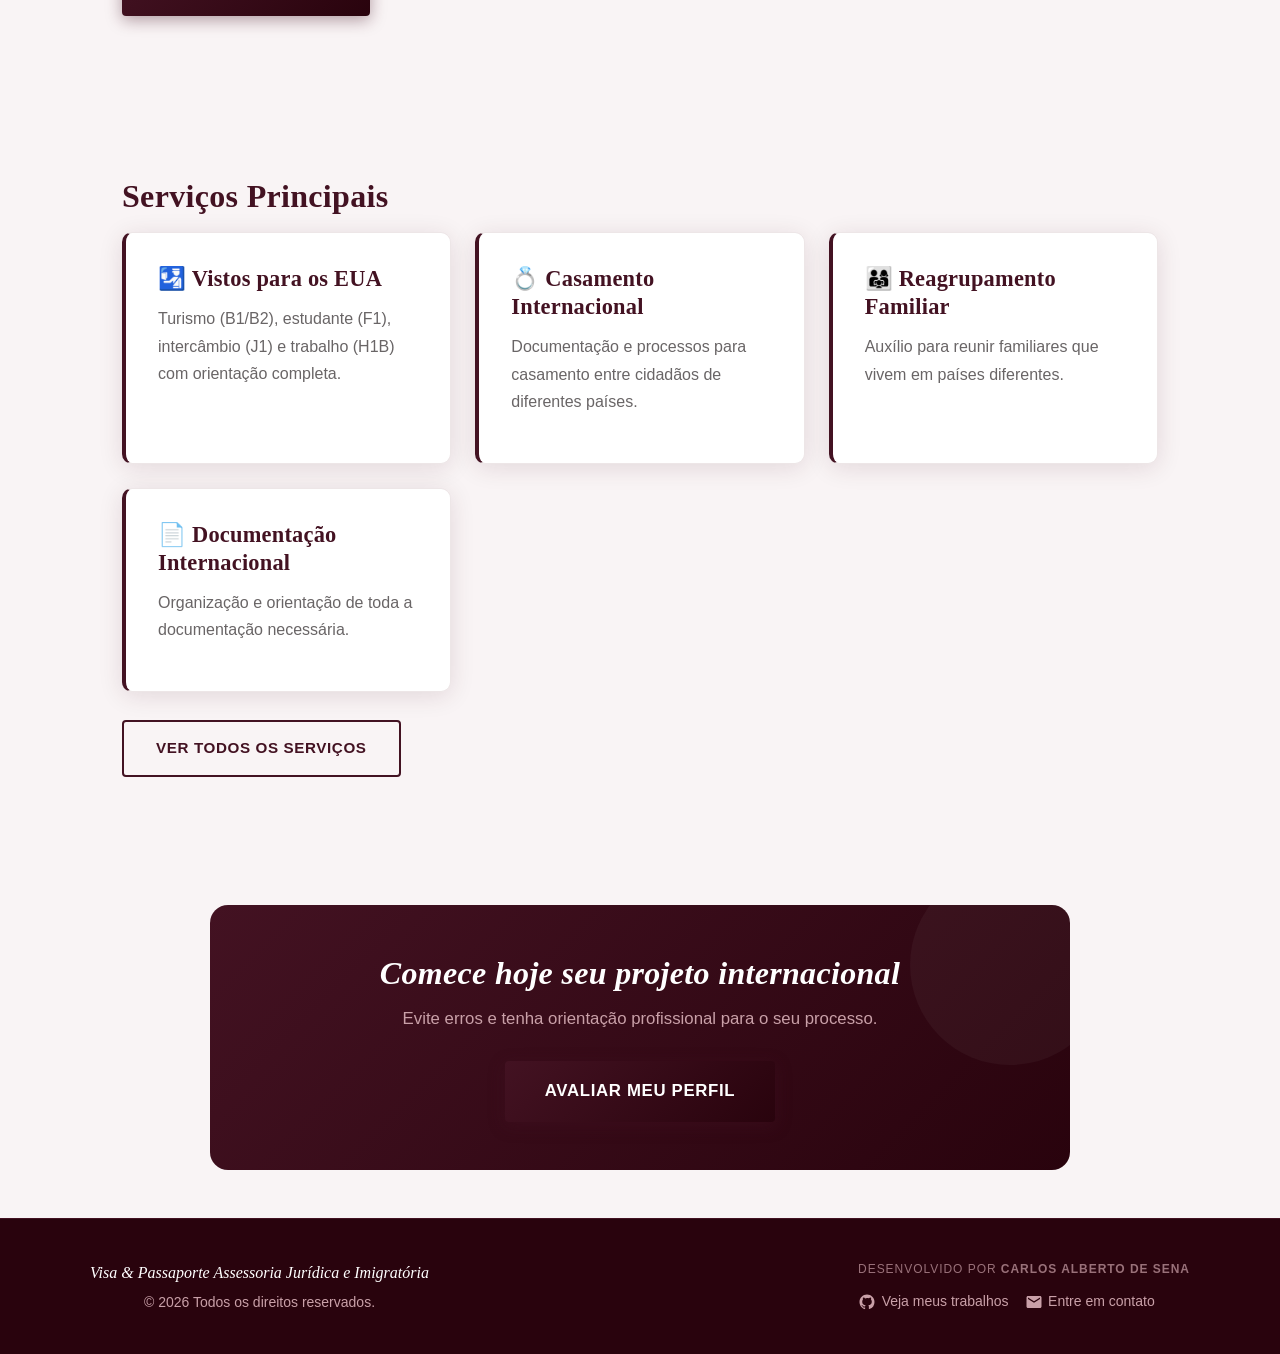
==== commit aa2fd662: "corrigindo retirando 'consultoria'" ====
--- a/index.html
+++ b/index.html
@@ -194,7 +194,7 @@
     <footer>
         <div class="footer-grid">
             <div class="footer-col">
-                <p class="footer-marca">Visa & Passaporte Assessoria Jurídica e Imigratória Consultoria</p>
+                <p class="footer-marca">Visa & Passaporte Assessoria Jurídica e Imigratória</p>
                 <p>© <span id="ano"></span> Todos os direitos reservados.</p>
             </div>
             <div class="footer-col">
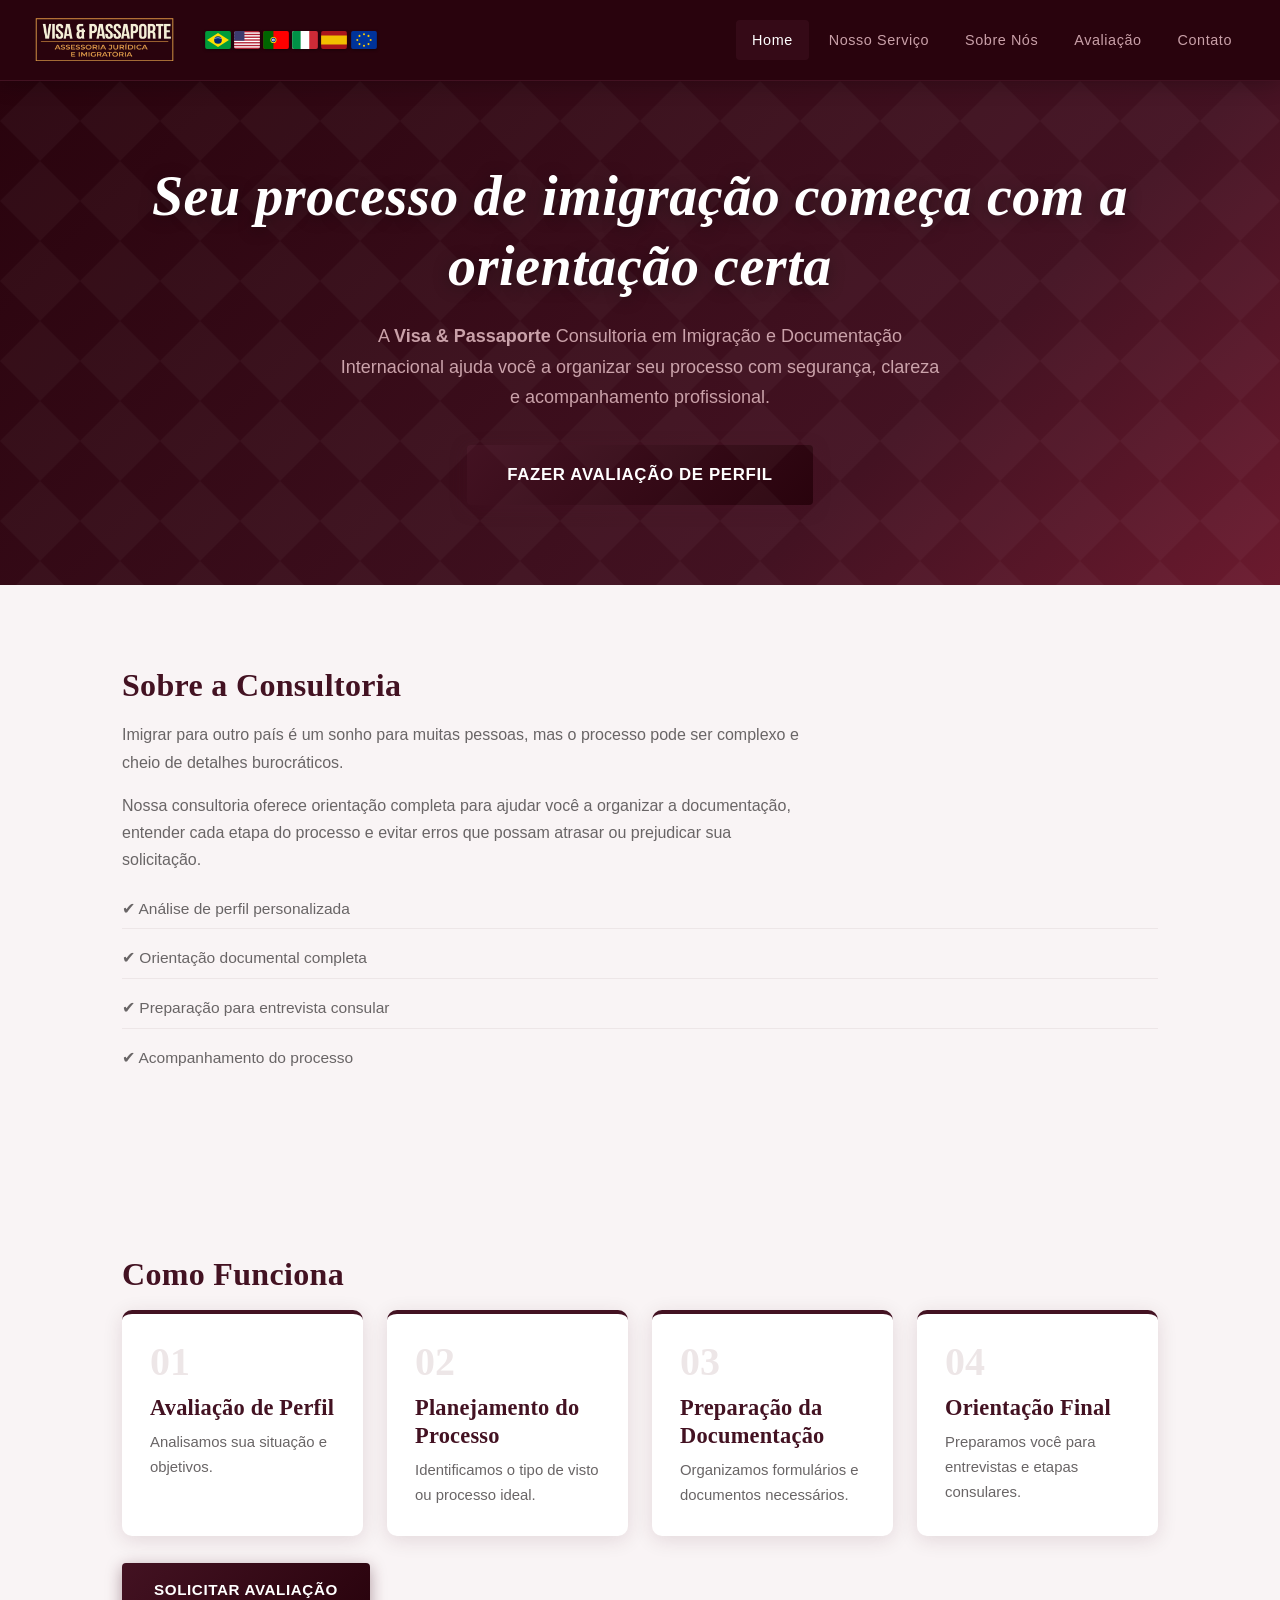
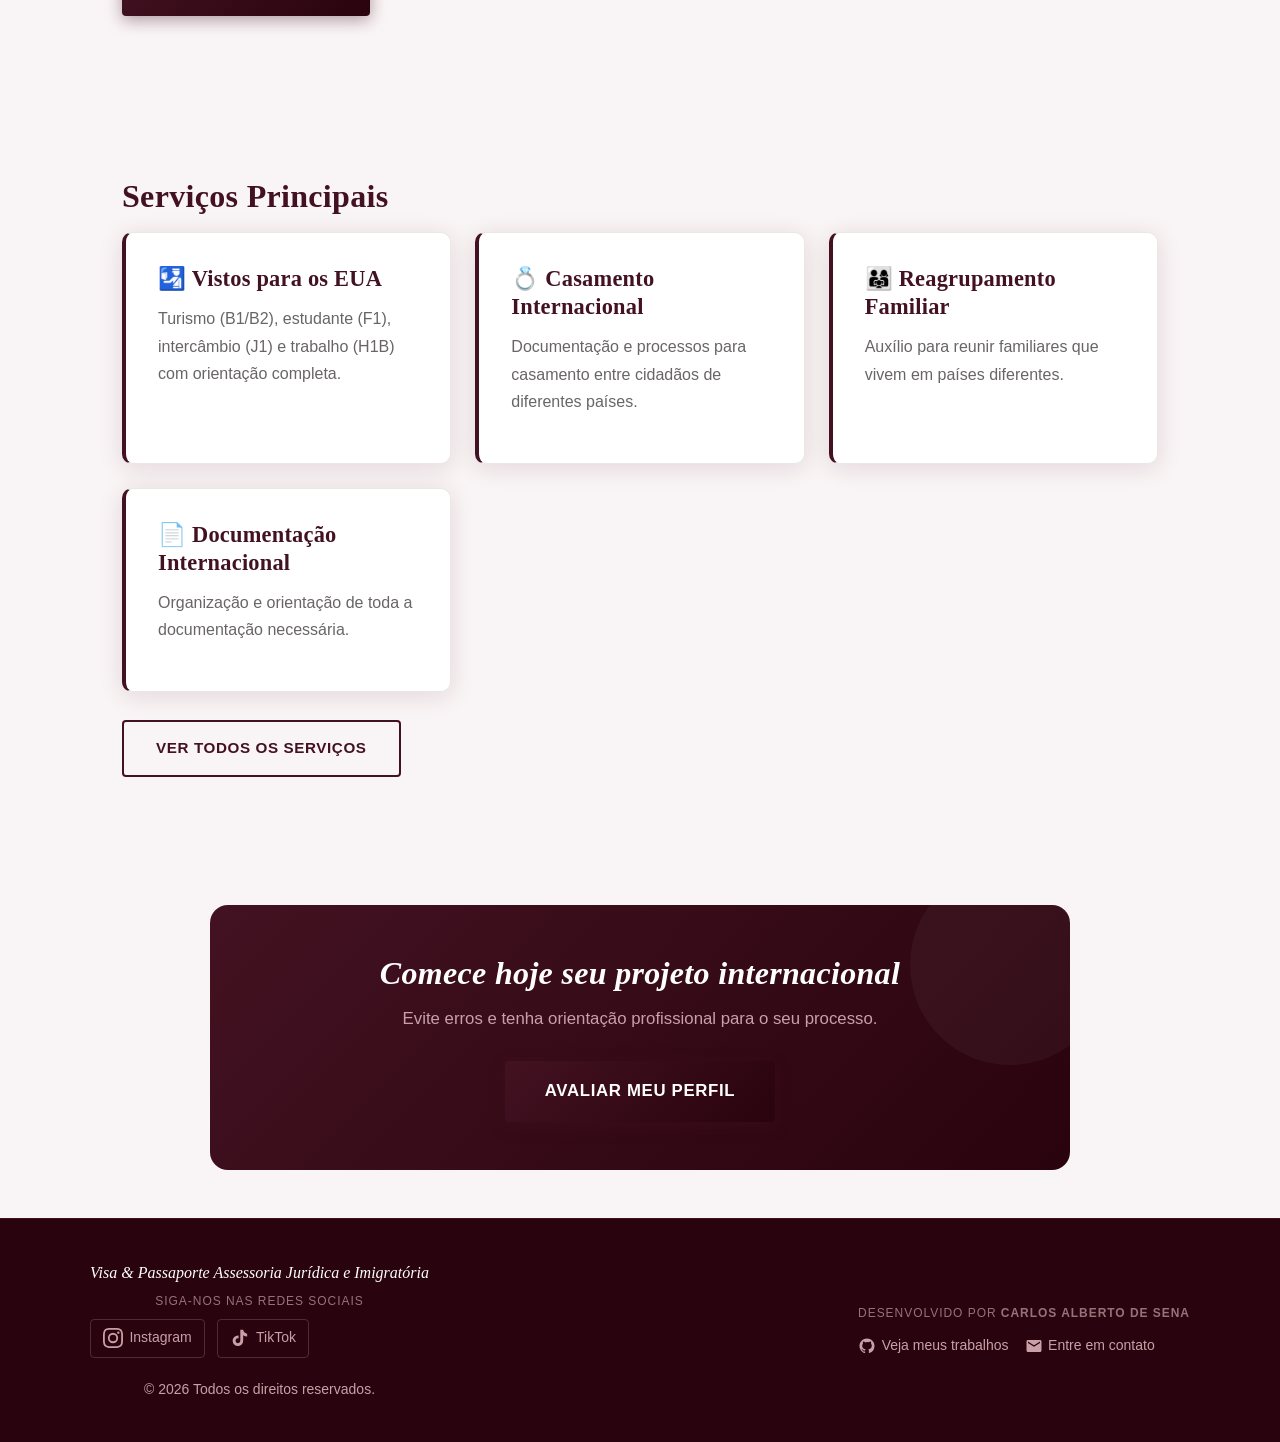
==== commit 0c53881c: "Adicionando redes sociais" ====
--- a/index.html
+++ b/index.html
@@ -195,9 +195,22 @@
         <div class="footer-grid">
             <div class="footer-col">
                 <p class="footer-marca">Visa & Passaporte Assessoria Jurídica e Imigratória</p>
+                <div class="footer-social">
+                    <p class="footer-titulo-social">Siga-nos nas redes sociais</p>
+                    <div class="footer-social-links">
+                        <a href="https://www.instagram.com/visapassaporteassessoria?igsh=dm1taTZ2cDJ1MGdj" target="_blank" rel="noopener noreferrer" aria-label="Instagram Visa e Passaporte">
+                            <svg viewBox="0 0 24 24" fill="currentColor" width="20" height="20" aria-hidden="true"><path d="M12 2.163c3.204 0 3.584.012 4.85.07 3.252.148 4.771 1.691 4.919 4.919.058 1.265.069 1.645.069 4.849 0 3.205-.012 3.584-.069 4.849-.149 3.225-1.664 4.771-4.919 4.919-1.266.058-1.644.07-4.85.07-3.204 0-3.584-.012-4.849-.07-3.26-.149-4.771-1.699-4.919-4.92-.058-1.265-.07-1.644-.07-4.849 0-3.204.013-3.583.07-4.849.149-3.227 1.664-4.771 4.919-4.919 1.266-.057 1.645-.069 4.849-.069zm0-2.163c-3.259 0-3.667.014-4.947.072-4.358.2-6.78 2.618-6.98 6.98-.059 1.281-.073 1.689-.073 4.948 0 3.259.014 3.668.072 4.948.2 4.358 2.618 6.78 6.98 6.98 1.281.058 1.689.072 4.948.072 3.259 0 3.668-.014 4.948-.072 4.354-.2 6.782-2.618 6.979-6.98.059-1.28.073-1.689.073-4.948 0-3.259-.014-3.667-.072-4.947-.196-4.354-2.617-6.78-6.979-6.98-1.281-.059-1.69-.073-4.949-.073zm0 5.838a6.162 6.162 0 1 0 0 12.324 6.162 6.162 0 0 0 0-12.324zM12 16a4 4 0 1 1 0-8 4 4 0 0 1 0 8zm6.406-11.845a1.44 1.44 0 1 0 0 2.881 1.44 1.44 0 0 0 0-2.881z"/></svg>
+                            <span>Instagram</span>
+                        </a>
+                        <a href="https://www.tiktok.com/@visaepassaporte.juridico?_r=1&_t=ZS-94zNA9q4vPZ" target="_blank" rel="noopener noreferrer" aria-label="TikTok Visa e Passaporte">
+                            <svg viewBox="0 0 24 24" fill="currentColor" width="20" height="20" aria-hidden="true"><path d="M19.59 6.69a4.83 4.83 0 0 1-3.77-4.25V2h-3.45v13.67a2.89 2.89 0 0 1-2.88 2.5 2.89 2.89 0 0 1-2.89-2.89 2.89 2.89 0 0 1 2.89-2.89c.28 0 .54.04.79.1V9.01a6.33 6.33 0 0 0-.79-.05 6.34 6.34 0 0 0-6.34 6.34 6.34 6.34 0 0 0 6.34 6.34 6.34 6.34 0 0 0 6.33-6.34V8.69a8.17 8.17 0 0 0 4.78 1.52V6.75a4.85 4.85 0 0 1-1.01-.06z"/></svg>
+                            <span>TikTok</span>
+                        </a>
+                    </div>
+                </div>
                 <p>© <span id="ano"></span> Todos os direitos reservados.</p>
             </div>
-            <div class="footer-col">
+            <div class="footer-col">              
                 <p class="footer-titulo">Desenvolvido por <strong>Carlos Alberto De Sena</strong></p>
                 <div class="footer-links">
                     <a href="https://carlosasena.github.io/" target="_blank" rel="noopener noreferrer">
@@ -213,6 +226,6 @@
         </div>
     </footer>
     
-    <script src="script.js"></script>
+     <script src="script.js"></script>
 </body>
 </html>
--- a/style.css
+++ b/style.css
@@ -599,3 +599,56 @@
         height: 15px;
     }
 }
+
+/* =============================================
+   FOOTER — REDES SOCIAIS
+   ============================================= */
+.footer-social {
+    margin-bottom: 1rem;
+}
+
+.footer-titulo-social {
+    font-size: 0.75rem;
+    text-transform: uppercase;
+    letter-spacing: 0.08em;
+    color: var(--cor1);
+    opacity: 0.7;
+    margin-bottom: 0.5rem !important;
+}
+
+.footer-social-links {
+    display: flex;
+    gap: 0.75rem;
+    align-items: center;
+    flex-wrap: wrap;
+}
+
+.footer-social-links a {
+    display: inline-flex;
+    align-items: center;
+    gap: 0.4rem;
+    color: var(--cor1);
+    font-size: 0.875rem;
+    font-weight: 500;
+    padding: 0.4rem 0.75rem;
+    border-radius: var(--radius-sm);
+    border: 1px solid rgba(201, 160, 168, 0.25);
+    transition: color var(--transition), background var(--transition), transform var(--transition), border-color var(--transition);
+}
+
+.footer-social-links a:hover {
+    color: var(--branco);
+    background: rgba(201, 160, 168, 0.12);
+    border-color: rgba(201, 160, 168, 0.5);
+    transform: translateY(-2px);
+}
+
+.footer-social-links a svg {
+    flex-shrink: 0;
+}
+
+@media (max-width: 600px) {
+    .footer-social-links {
+        justify-content: center;
+    }
+}
